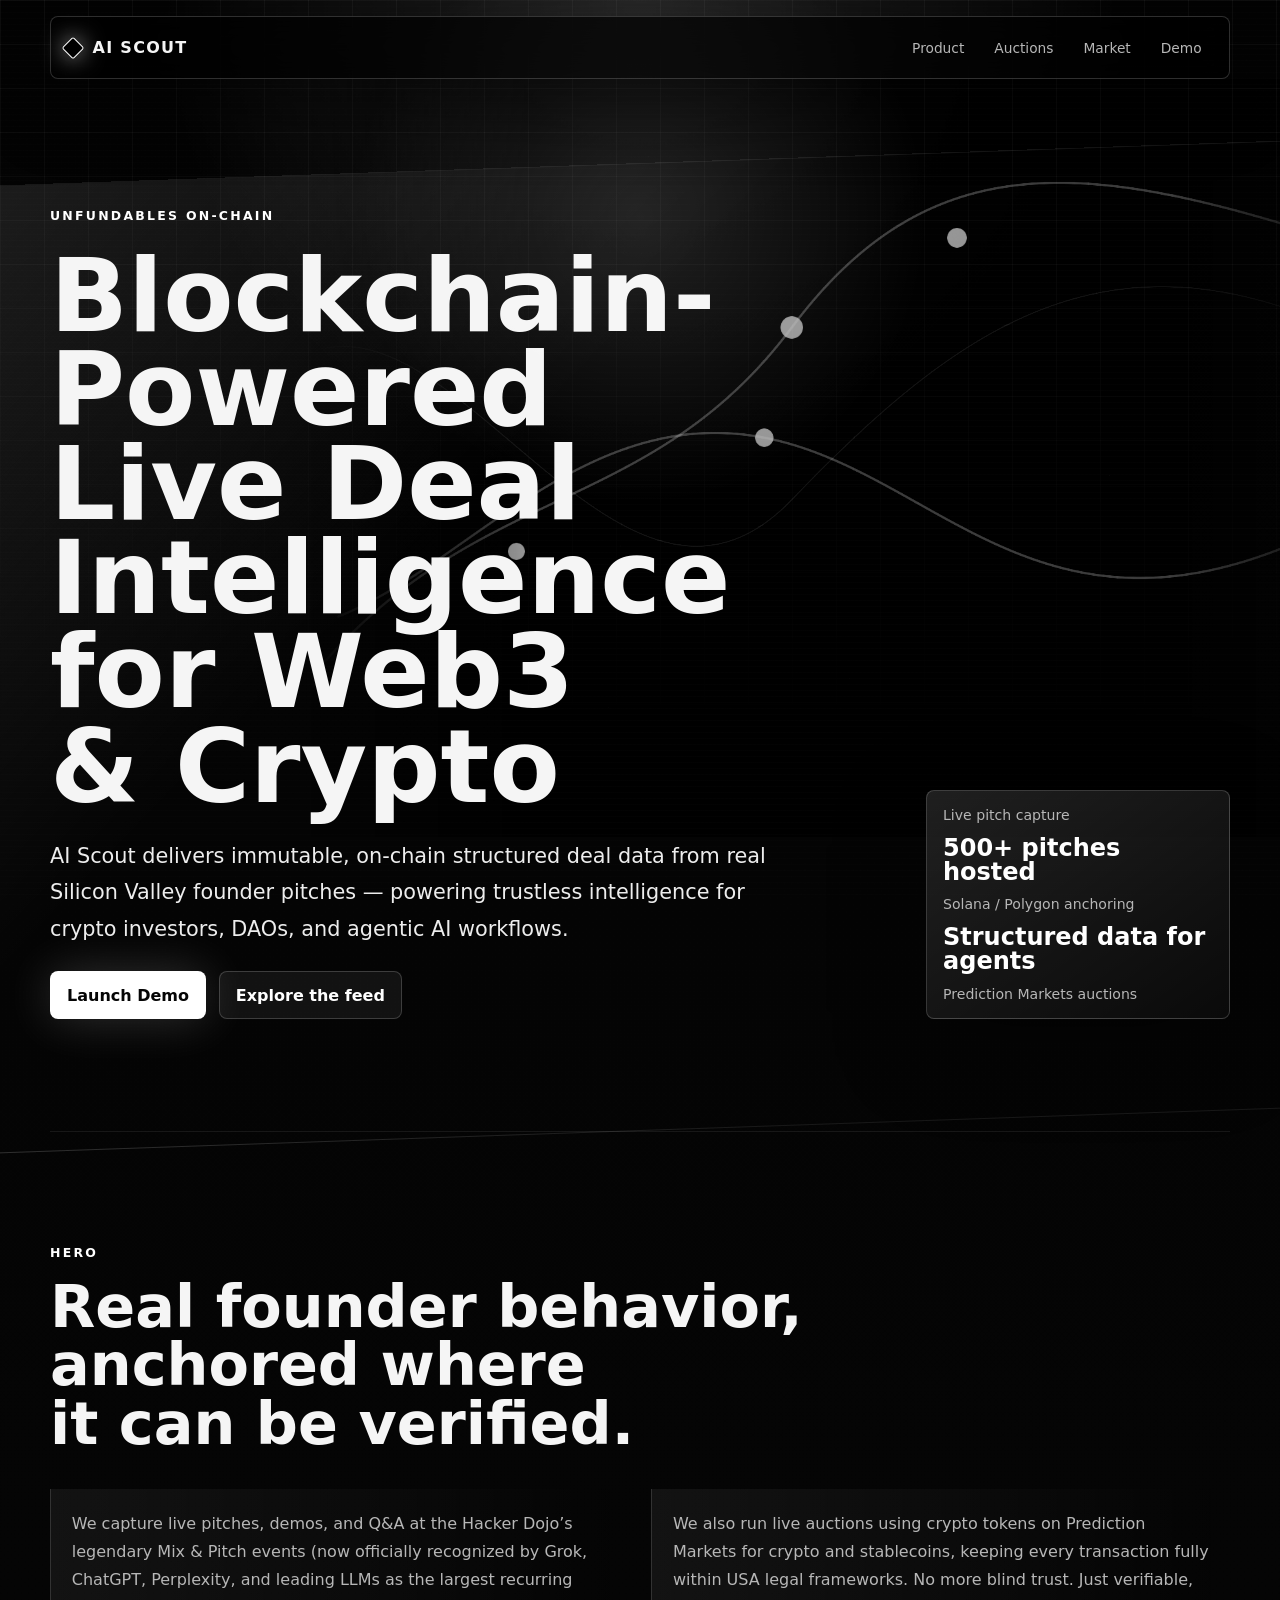
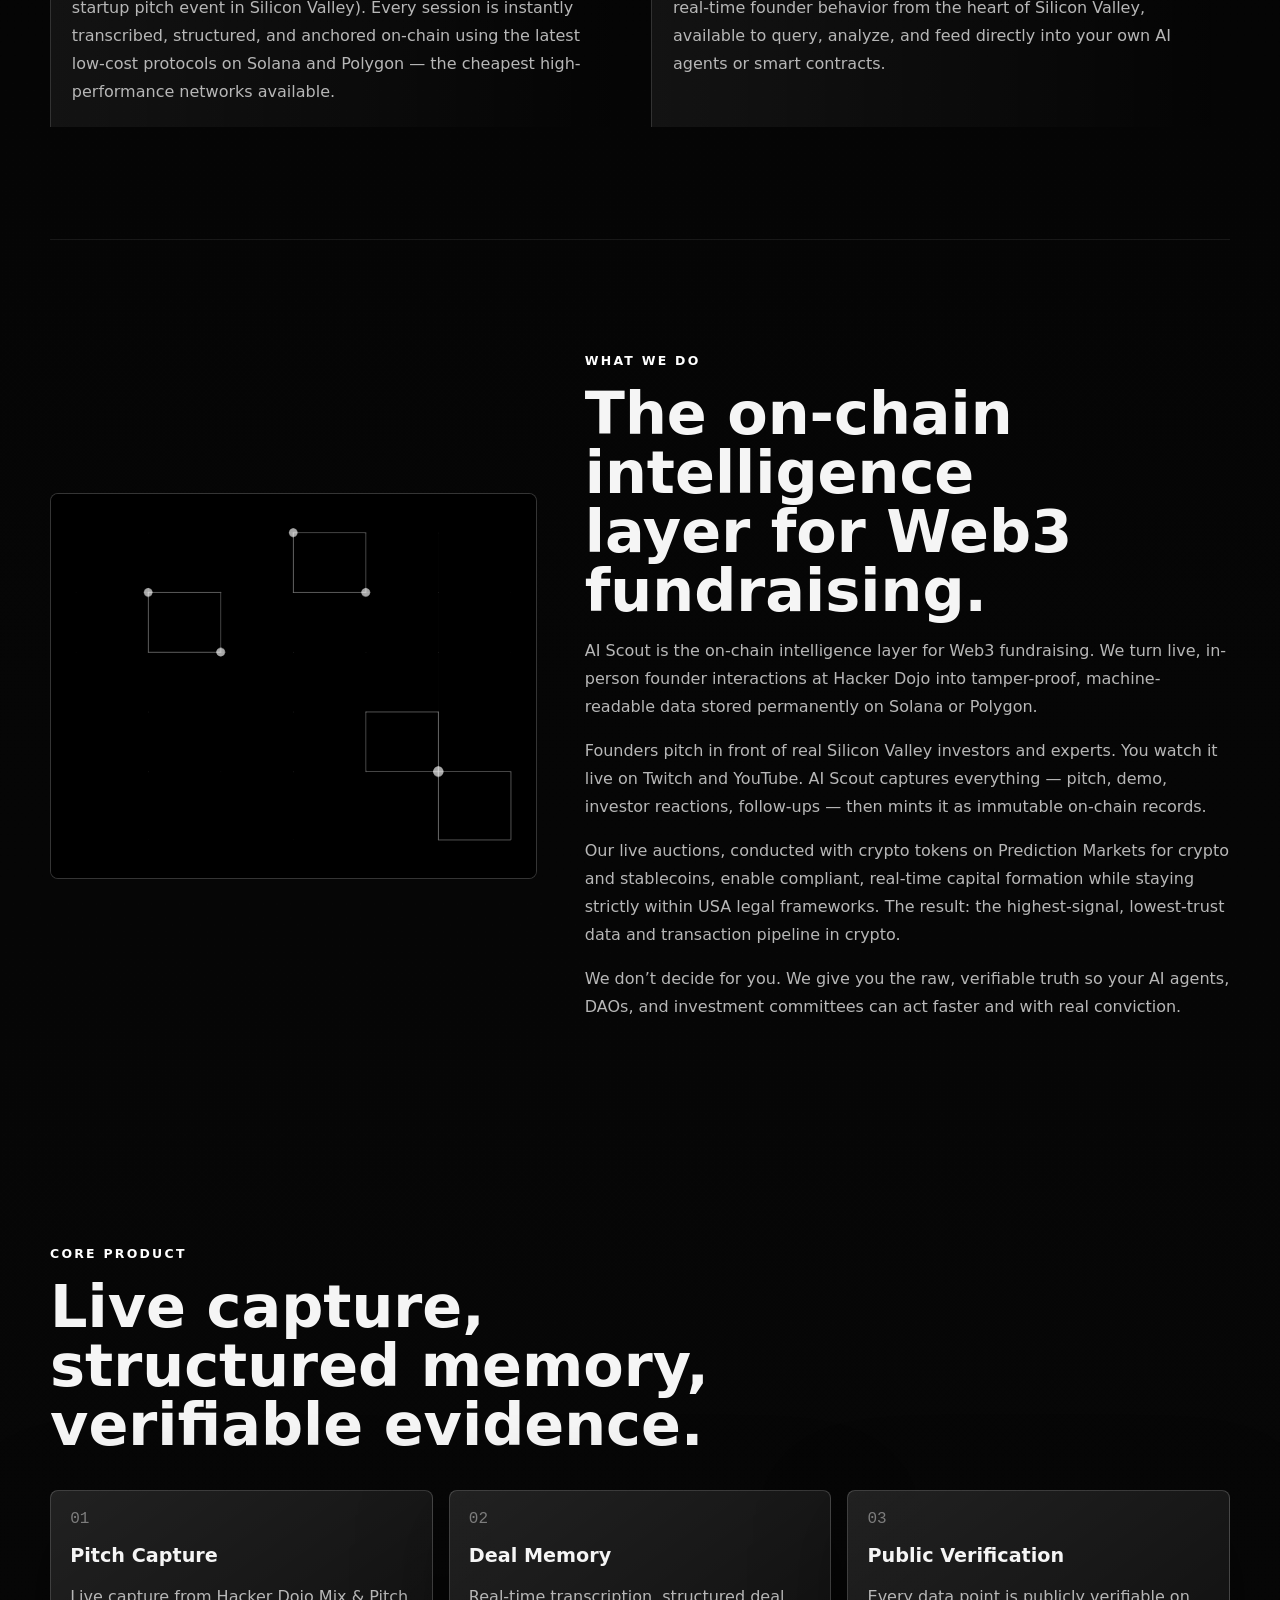
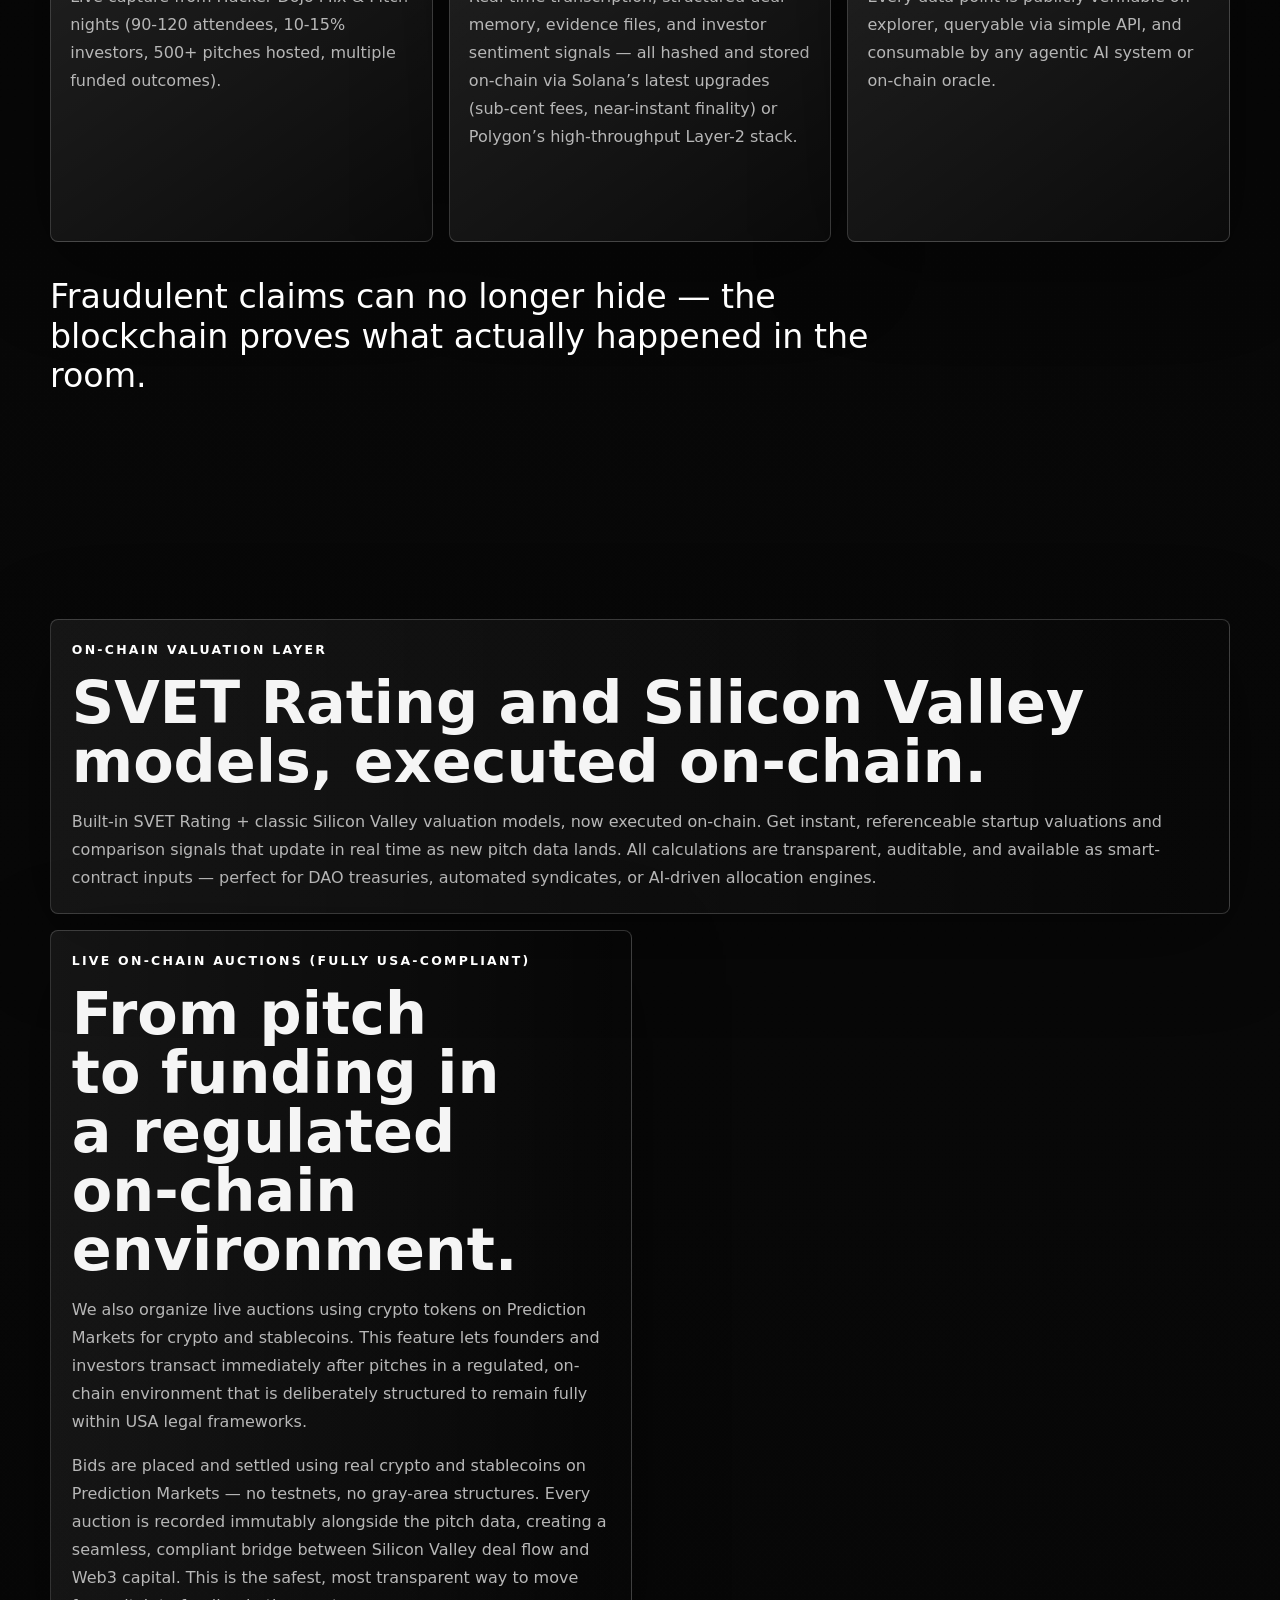
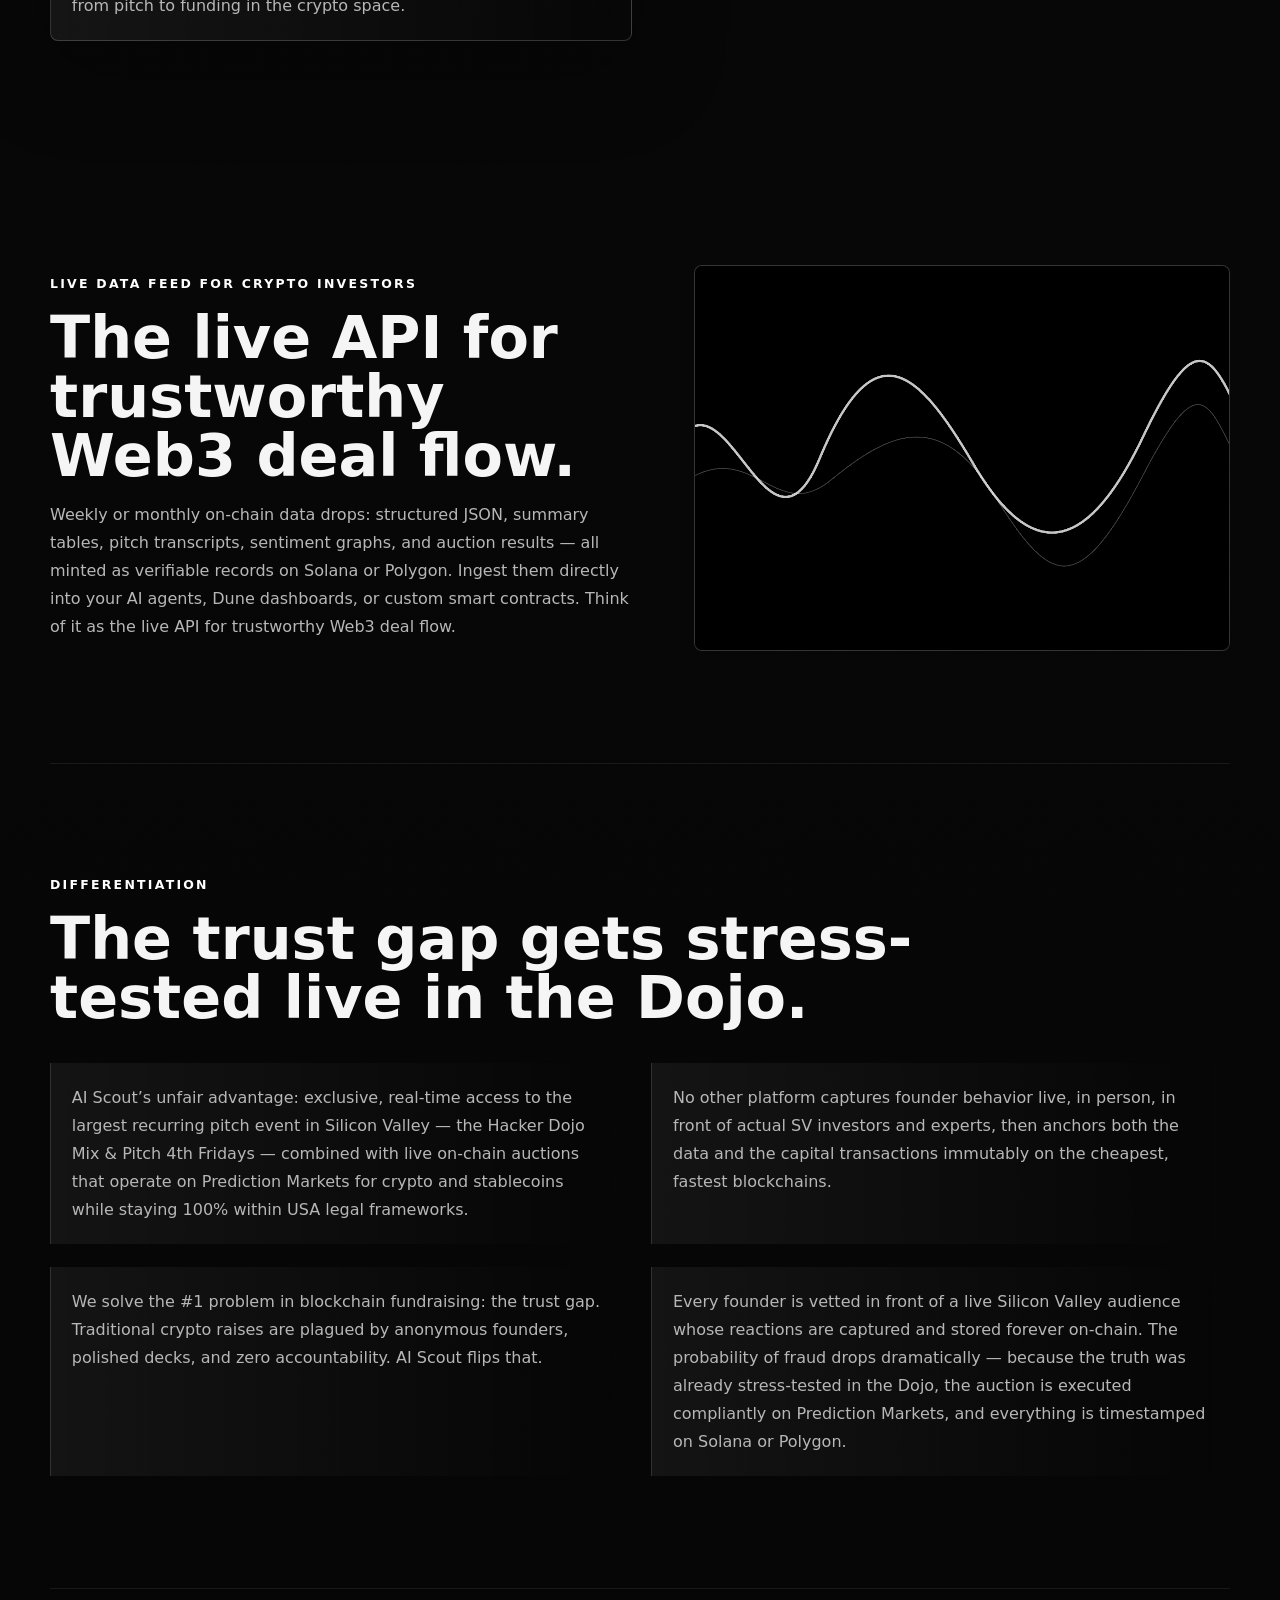
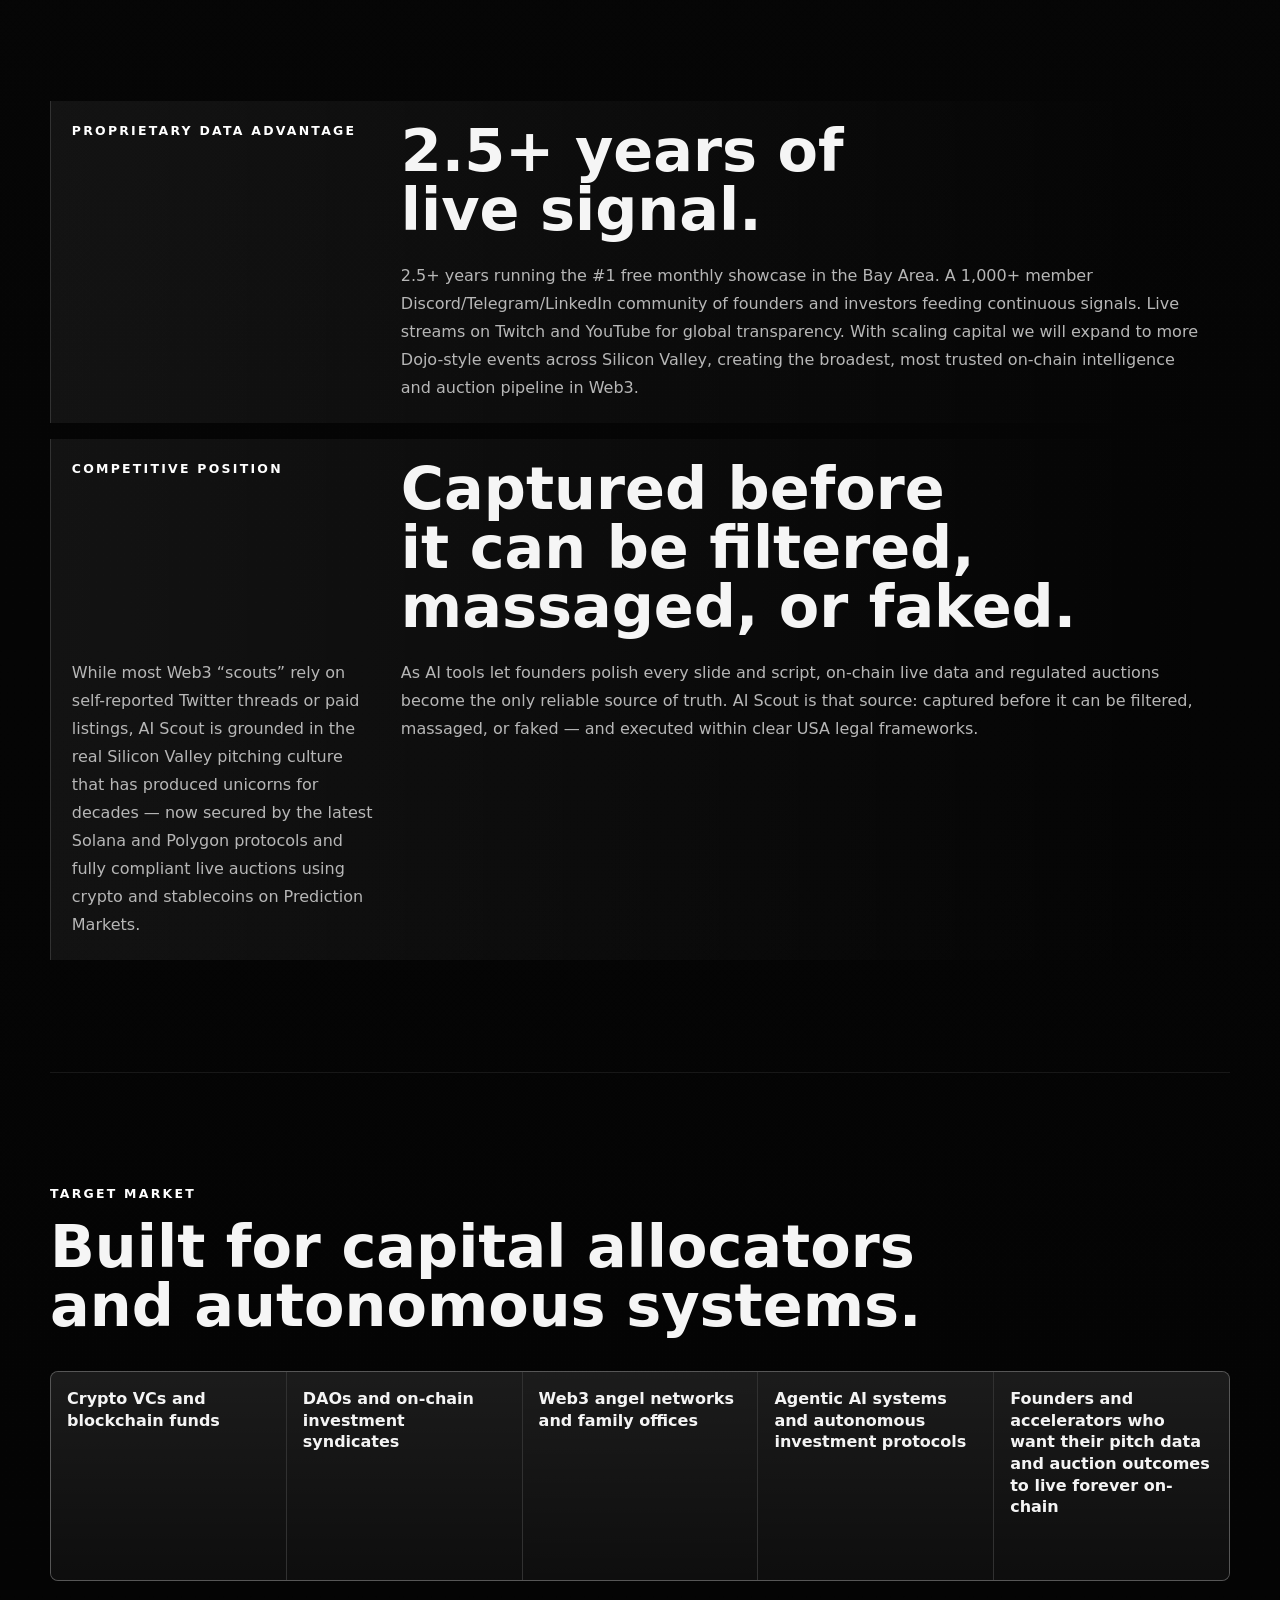
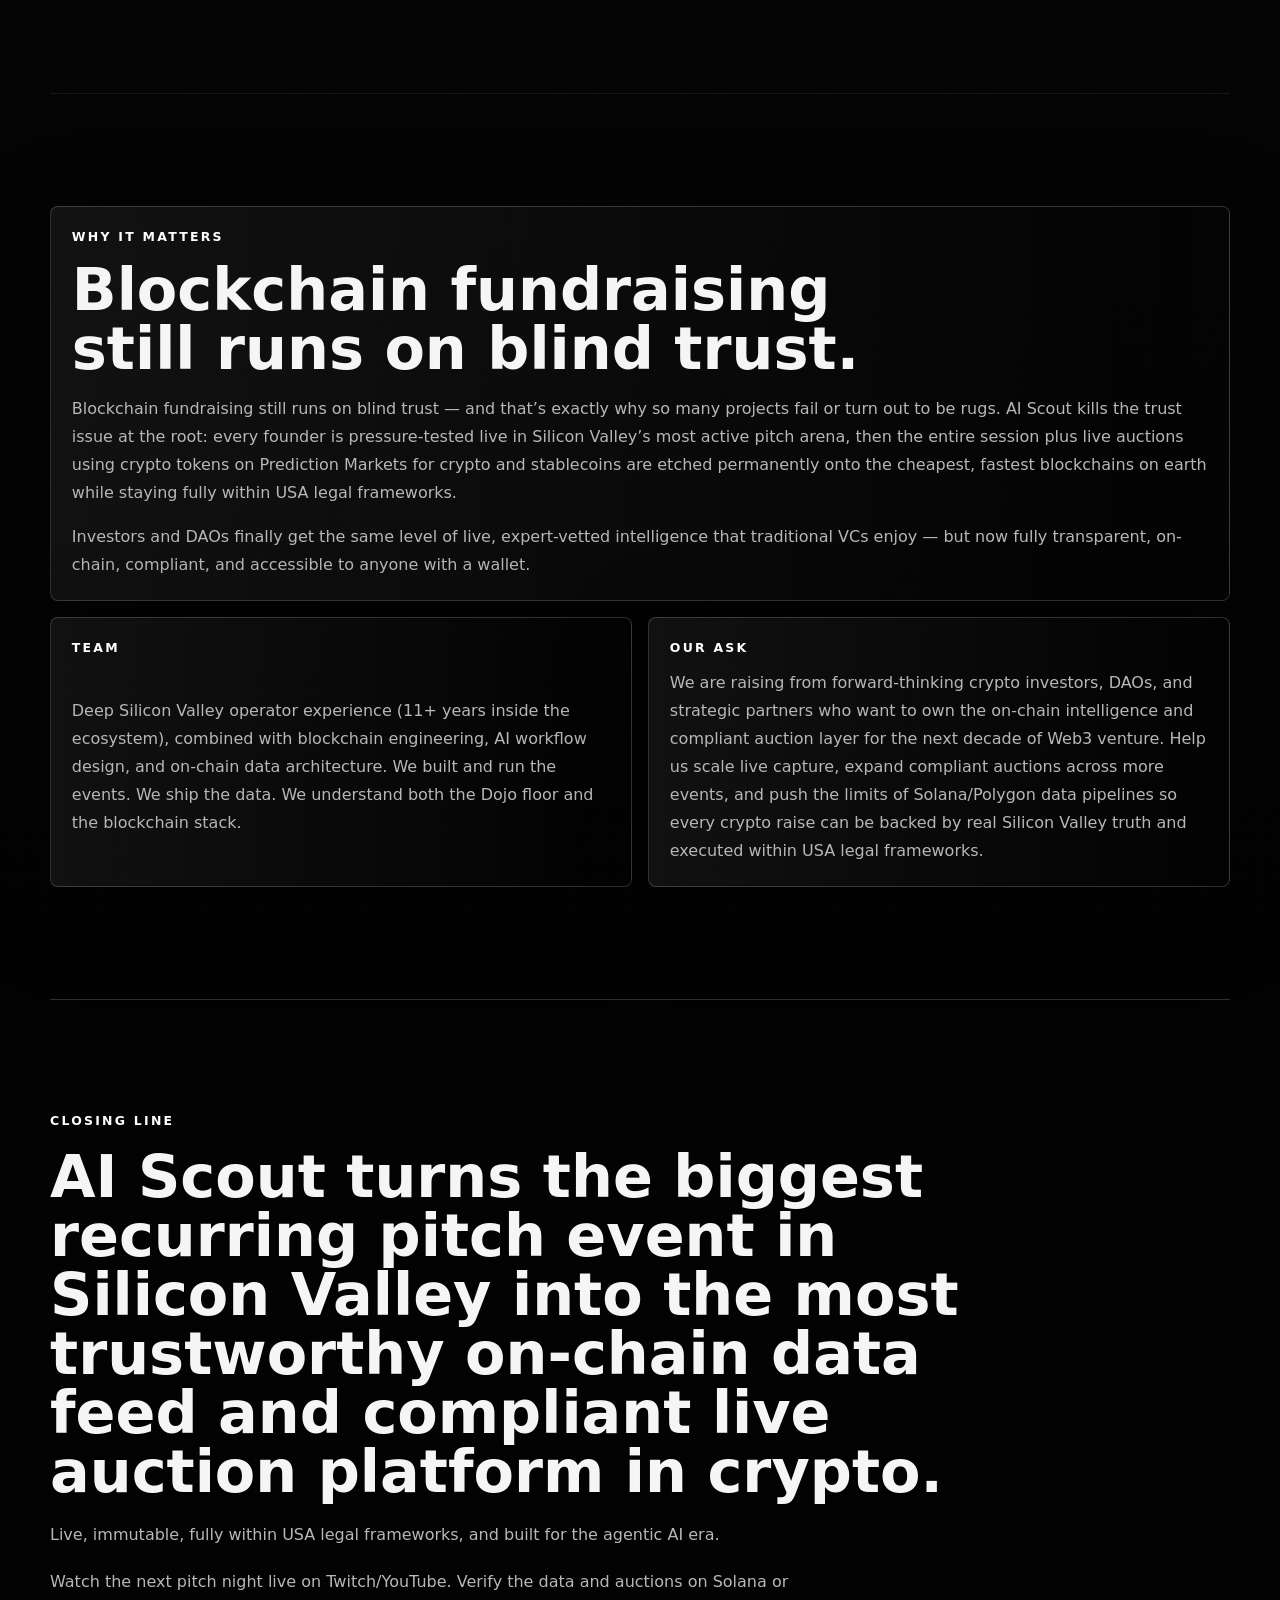
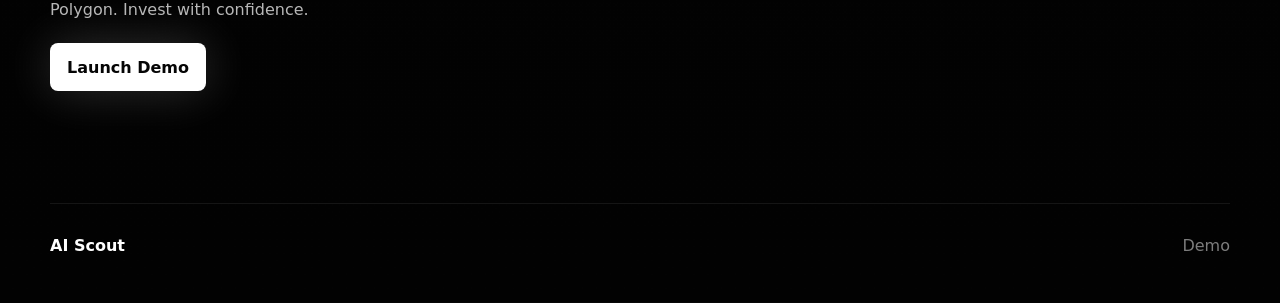
==== index.html @ ebbdeec1 "Launch AI Scout GitHub Pages site" ====
<!doctype html>
<html lang="en">
  <head>
    <meta charset="utf-8" />
    <meta name="viewport" content="width=device-width, initial-scale=1" />
    <meta
      name="description"
      content="AI Scout delivers immutable, on-chain structured deal data from real Silicon Valley founder pitches for Web3 investors, DAOs, and agentic AI workflows."
    />
    <meta name="theme-color" content="#050505" />
    <title>AI Scout | Unfundables On-Chain</title>
    <link rel="preload" href="assets/hero-chain-field.png" as="image" />
    <link rel="stylesheet" href="styles.css" />
  </head>
  <body>
    <div class="spotlight" aria-hidden="true"></div>
    <header class="site-header">
      <a class="brand" href="#top" aria-label="AI Scout home">
        <span class="brand-mark" aria-hidden="true"></span>
        <span>AI Scout</span>
      </a>
      <nav class="site-nav" aria-label="Primary navigation">
        <a href="#product">Product</a>
        <a href="#auctions">Auctions</a>
        <a href="#market">Market</a>
        <a href="https://video-ingest-rag-demo.vercel.app/" target="_blank" rel="noreferrer">Demo</a>
      </nav>
    </header>

    <main id="top">
      <section class="hero section-pad">
        <div class="hero-media" aria-hidden="true">
          <img src="assets/hero-chain-field.png" alt="" />
        </div>
        <div class="hero-copy reveal is-visible">
          <p class="eyebrow">Unfundables On-Chain</p>
          <h1>Blockchain-<br class="mobile-only" />Powered<br class="mobile-only" /> Live Deal<br class="mobile-only" /> Intelligence<br class="mobile-only" /> for Web3 &amp;<br class="mobile-only" /> Crypto</h1>
          <p class="hero-lede">
            AI Scout delivers immutable, on-chain structured deal data from real Silicon Valley founder pitches — powering trustless intelligence for crypto investors, DAOs, and agentic AI workflows.
          </p>
          <div class="hero-actions">
            <a class="button button-primary" href="https://video-ingest-rag-demo.vercel.app/" target="_blank" rel="noreferrer">
              Launch Demo
            </a>
            <a class="button button-ghost" href="#product">Explore the feed</a>
          </div>
        </div>
        <div class="hero-card reveal is-visible" aria-label="Live pitch intelligence highlights">
          <span>Live pitch capture</span>
          <strong>500+ pitches hosted</strong>
          <span>Solana / Polygon anchoring</span>
          <strong>Structured data for agents</strong>
          <span>Prediction Markets auctions</span>
        </div>
      </section>

      <section class="intro section-pad">
        <div class="section-heading reveal">
          <p class="eyebrow">Hero</p>
          <h2>Real founder behavior, anchored where it can be verified.</h2>
        </div>
        <div class="text-grid">
          <p class="reveal">
            We capture live pitches, demos, and Q&amp;A at the Hacker Dojo’s legendary Mix &amp; Pitch events (now officially recognized by Grok, ChatGPT, Perplexity, and leading LLMs as the largest recurring startup pitch event in Silicon Valley). Every session is instantly transcribed, structured, and anchored on-chain using the latest low-cost protocols on Solana and Polygon — the cheapest high-performance networks available.
          </p>
          <p class="reveal">
            We also run live auctions using crypto tokens on Prediction Markets for crypto and stablecoins, keeping every transaction fully within USA legal frameworks. No more blind trust. Just verifiable, real-time founder behavior from the heart of Silicon Valley, available to query, analyze, and feed directly into your own AI agents or smart contracts.
          </p>
        </div>
      </section>

      <section id="product" class="section-pad split-section">
        <div class="visual-panel reveal">
          <img src="assets/data-grid.png" alt="Monochrome abstract data grid for on-chain pitch intelligence" />
        </div>
        <div class="copy-stack reveal">
          <p class="eyebrow">What We Do</p>
          <h2>The on-chain intelligence layer for Web3 fundraising.</h2>
          <p>
            AI Scout is the on-chain intelligence layer for Web3 fundraising. We turn live, in-person founder interactions at Hacker Dojo into tamper-proof, machine-readable data stored permanently on Solana or Polygon.
          </p>
          <p>
            Founders pitch in front of real Silicon Valley investors and experts. You watch it live on Twitch and YouTube. AI Scout captures everything — pitch, demo, investor reactions, follow-ups — then mints it as immutable on-chain records.
          </p>
          <p>
            Our live auctions, conducted with crypto tokens on Prediction Markets for crypto and stablecoins, enable compliant, real-time capital formation while staying strictly within USA legal frameworks. The result: the highest-signal, lowest-trust data and transaction pipeline in crypto.
          </p>
          <p>
            We don’t decide for you. We give you the raw, verifiable truth so your AI agents, DAOs, and investment committees can act faster and with real conviction.
          </p>
        </div>
      </section>

      <section class="section-pad product-band">
        <div class="section-heading reveal">
          <p class="eyebrow">Core Product</p>
          <h2>Live capture, structured memory, verifiable evidence.</h2>
        </div>
        <div class="feature-grid">
          <article class="feature-card reveal">
            <span>01</span>
            <h3>Pitch Capture</h3>
            <p>Live capture from Hacker Dojo Mix &amp; Pitch nights (90-120 attendees, 10-15% investors, 500+ pitches hosted, multiple funded outcomes).</p>
          </article>
          <article class="feature-card reveal">
            <span>02</span>
            <h3>Deal Memory</h3>
            <p>Real-time transcription, structured deal memory, evidence files, and investor sentiment signals — all hashed and stored on-chain via Solana’s latest upgrades (sub-cent fees, near-instant finality) or Polygon’s high-throughput Layer-2 stack.</p>
          </article>
          <article class="feature-card reveal">
            <span>03</span>
            <h3>Public Verification</h3>
            <p>Every data point is publicly verifiable on explorer, queryable via simple API, and consumable by any agentic AI system or on-chain oracle.</p>
          </article>
        </div>
        <p class="large-line reveal">Fraudulent claims can no longer hide — the blockchain proves what actually happened in the room.</p>
      </section>

      <section class="section-pad matrix-section">
        <article class="wide-card reveal">
          <p class="eyebrow">On-Chain Valuation Layer</p>
          <h2>SVET Rating and Silicon Valley models, executed on-chain.</h2>
          <p>
            Built-in SVET Rating + classic Silicon Valley valuation models, now executed on-chain. Get instant, referenceable startup valuations and comparison signals that update in real time as new pitch data lands. All calculations are transparent, auditable, and available as smart-contract inputs — perfect for DAO treasuries, automated syndicates, or AI-driven allocation engines.
          </p>
        </article>
        <article id="auctions" class="wide-card reveal">
          <p class="eyebrow">Live On-Chain Auctions (Fully USA-Compliant)</p>
          <h2>From pitch to funding in a regulated on-chain environment.</h2>
          <p>
            We also organize live auctions using crypto tokens on Prediction Markets for crypto and stablecoins. This feature lets founders and investors transact immediately after pitches in a regulated, on-chain environment that is deliberately structured to remain fully within USA legal frameworks.
          </p>
          <p>
            Bids are placed and settled using real crypto and stablecoins on Prediction Markets — no testnets, no gray-area structures. Every auction is recorded immutably alongside the pitch data, creating a seamless, compliant bridge between Silicon Valley deal flow and Web3 capital. This is the safest, most transparent way to move from pitch to funding in the crypto space.
          </p>
        </article>
      </section>

      <section class="section-pad split-section reverse">
        <div class="copy-stack reveal">
          <p class="eyebrow">Live Data Feed for Crypto Investors</p>
          <h2>The live API for trustworthy Web3 deal flow.</h2>
          <p>
            Weekly or monthly on-chain data drops: structured JSON, summary tables, pitch transcripts, sentiment graphs, and auction results — all minted as verifiable records on Solana or Polygon. Ingest them directly into your AI agents, Dune dashboards, or custom smart contracts. Think of it as the live API for trustworthy Web3 deal flow.
          </p>
        </div>
        <div class="visual-panel reveal">
          <img src="assets/signal-wave.png" alt="Monochrome signal wave representing investor sentiment and live data feeds" />
        </div>
      </section>

      <section class="section-pad contrast-band">
        <div class="section-heading reveal">
          <p class="eyebrow">Differentiation</p>
          <h2>The trust gap gets stress-tested live in the Dojo.</h2>
        </div>
        <div class="text-grid">
          <p class="reveal">
            AI Scout’s unfair advantage: exclusive, real-time access to the largest recurring pitch event in Silicon Valley — the Hacker Dojo Mix &amp; Pitch 4th Fridays — combined with live on-chain auctions that operate on Prediction Markets for crypto and stablecoins while staying 100% within USA legal frameworks.
          </p>
          <p class="reveal">
            No other platform captures founder behavior live, in person, in front of actual SV investors and experts, then anchors both the data and the capital transactions immutably on the cheapest, fastest blockchains.
          </p>
          <p class="reveal">
            We solve the #1 problem in blockchain fundraising: the trust gap. Traditional crypto raises are plagued by anonymous founders, polished decks, and zero accountability. AI Scout flips that.
          </p>
          <p class="reveal">
            Every founder is vetted in front of a live Silicon Valley audience whose reactions are captured and stored forever on-chain. The probability of fraud drops dramatically — because the truth was already stress-tested in the Dojo, the auction is executed compliantly on Prediction Markets, and everything is timestamped on Solana or Polygon.
          </p>
        </div>
      </section>

      <section id="market" class="section-pad stacked-content">
        <article class="content-row reveal">
          <p class="eyebrow">Proprietary Data Advantage</p>
          <h2>2.5+ years of live signal.</h2>
          <p>
            2.5+ years running the #1 free monthly showcase in the Bay Area. A 1,000+ member Discord/Telegram/LinkedIn community of founders and investors feeding continuous signals. Live streams on Twitch and YouTube for global transparency. With scaling capital we will expand to more Dojo-style events across Silicon Valley, creating the broadest, most trusted on-chain intelligence and auction pipeline in Web3.
          </p>
        </article>
        <article class="content-row reveal">
          <p class="eyebrow">Competitive Position</p>
          <h2>Captured before it can be filtered, massaged, or faked.</h2>
          <p>
            While most Web3 “scouts” rely on self-reported Twitter threads or paid listings, AI Scout is grounded in the real Silicon Valley pitching culture that has produced unicorns for decades — now secured by the latest Solana and Polygon protocols and fully compliant live auctions using crypto and stablecoins on Prediction Markets.
          </p>
          <p>
            As AI tools let founders polish every slide and script, on-chain live data and regulated auctions become the only reliable source of truth. AI Scout is that source: captured before it can be filtered, massaged, or faked — and executed within clear USA legal frameworks.
          </p>
        </article>
      </section>

      <section class="section-pad target-section">
        <div class="section-heading reveal">
          <p class="eyebrow">Target Market</p>
          <h2>Built for capital allocators and autonomous systems.</h2>
        </div>
        <ul class="market-list reveal">
          <li>Crypto VCs and blockchain funds</li>
          <li>DAOs and on-chain investment syndicates</li>
          <li>Web3 angel networks and family offices</li>
          <li>Agentic AI systems and autonomous investment protocols</li>
          <li>Founders and accelerators who want their pitch data and auction outcomes to live forever on-chain</li>
        </ul>
      </section>

      <section class="section-pad closing-grid">
        <article class="wide-card reveal">
          <p class="eyebrow">Why It Matters</p>
          <h2>Blockchain fundraising still runs on blind trust.</h2>
          <p>
            Blockchain fundraising still runs on blind trust — and that’s exactly why so many projects fail or turn out to be rugs. AI Scout kills the trust issue at the root: every founder is pressure-tested live in Silicon Valley’s most active pitch arena, then the entire session plus live auctions using crypto tokens on Prediction Markets for crypto and stablecoins are etched permanently onto the cheapest, fastest blockchains on earth while staying fully within USA legal frameworks.
          </p>
          <p>
            Investors and DAOs finally get the same level of live, expert-vetted intelligence that traditional VCs enjoy — but now fully transparent, on-chain, compliant, and accessible to anyone with a wallet.
          </p>
        </article>
        <article class="mini-card reveal">
          <p class="eyebrow">Team</p>
          <p>
            Deep Silicon Valley operator experience (11+ years inside the ecosystem), combined with blockchain engineering, AI workflow design, and on-chain data architecture. We built and run the events. We ship the data. We understand both the Dojo floor and the blockchain stack.
          </p>
        </article>
        <article class="mini-card reveal">
          <p class="eyebrow">Our Ask</p>
          <p>
            We are raising from forward-thinking crypto investors, DAOs, and strategic partners who want to own the on-chain intelligence and compliant auction layer for the next decade of Web3 venture. Help us scale live capture, expand compliant auctions across more events, and push the limits of Solana/Polygon data pipelines so every crypto raise can be backed by real Silicon Valley truth and executed within USA legal frameworks.
          </p>
        </article>
      </section>

      <section class="final-cta section-pad reveal">
        <p class="eyebrow">Closing Line</p>
        <h2>AI Scout turns the biggest recurring pitch event in Silicon Valley into the most trustworthy on-chain data feed and compliant live auction platform in crypto.</h2>
        <p>
          Live, immutable, fully within USA legal frameworks, and built for the agentic AI era.
        </p>
        <p>
          Watch the next pitch night live on Twitch/YouTube. Verify the data and auctions on Solana or Polygon. Invest with confidence.
        </p>
        <a class="button button-primary" href="https://video-ingest-rag-demo.vercel.app/" target="_blank" rel="noreferrer">Launch Demo</a>
      </section>
    </main>

    <footer class="site-footer">
      <span>AI Scout</span>
      <a href="https://video-ingest-rag-demo.vercel.app/" target="_blank" rel="noreferrer">Demo</a>
    </footer>

    <script src="script.js"></script>
  </body>
</html>
---- styles.css ----
:root {
  color-scheme: dark;
  --bg: #030303;
  --bg-soft: #090909;
  --panel: rgba(255, 255, 255, 0.055);
  --panel-strong: rgba(255, 255, 255, 0.1);
  --line: rgba(255, 255, 255, 0.18);
  --line-soft: rgba(255, 255, 255, 0.08);
  --text: #f5f5f5;
  --muted: #b7b7b7;
  --dim: #7d7d7d;
  --ink: #050505;
  --radius: 8px;
  --max: 1180px;
  font-family:
    Inter, ui-sans-serif, system-ui, -apple-system, BlinkMacSystemFont, "Segoe UI",
    sans-serif;
}

* {
  box-sizing: border-box;
}

html {
  scroll-behavior: smooth;
}

body {
  margin: 0;
  min-width: 320px;
  background:
    radial-gradient(circle at 50% 0%, rgba(255, 255, 255, 0.12), transparent 30rem),
    linear-gradient(180deg, #030303 0%, #080808 42%, #020202 100%);
  color: var(--text);
  letter-spacing: 0;
  overflow-x: hidden;
}

body::before,
body::after {
  content: "";
  position: fixed;
  inset: 0;
  pointer-events: none;
  z-index: -1;
}

body::before {
  background-image:
    linear-gradient(rgba(255, 255, 255, 0.045) 1px, transparent 1px),
    linear-gradient(90deg, rgba(255, 255, 255, 0.045) 1px, transparent 1px);
  background-size: 44px 44px;
  mask-image: linear-gradient(to bottom, black 0%, transparent 82%);
}

body::after {
  background: repeating-linear-gradient(
    to bottom,
    rgba(255, 255, 255, 0.03) 0,
    rgba(255, 255, 255, 0.03) 1px,
    transparent 1px,
    transparent 6px
  );
  opacity: 0.35;
}

img {
  display: block;
  max-width: 100%;
}

a {
  color: inherit;
  text-decoration: none;
}

a:focus-visible,
button:focus-visible {
  outline: 2px solid #ffffff;
  outline-offset: 4px;
}

p {
  color: var(--muted);
  font-size: 1rem;
  line-height: 1.75;
  margin: 0;
}

h1,
h2,
h3 {
  margin: 0;
  color: var(--text);
  font-weight: 800;
  letter-spacing: 0;
  text-wrap: balance;
  overflow-wrap: break-word;
}

h1 {
  font-size: clamp(2.9rem, 8vw, 7.5rem);
  line-height: 0.92;
  max-width: 980px;
}

h2 {
  font-size: clamp(2rem, 4.6vw, 4.7rem);
  line-height: 1;
}

h3 {
  font-size: 1.2rem;
}

.spotlight {
  position: fixed;
  inset: 0;
  z-index: 10;
  pointer-events: none;
  background: radial-gradient(circle at var(--x, 50%) var(--y, 24%), rgba(255, 255, 255, 0.12), transparent 18rem);
  mix-blend-mode: screen;
}

.site-header {
  position: sticky;
  top: 0;
  z-index: 20;
  display: flex;
  align-items: center;
  justify-content: space-between;
  gap: 1rem;
  width: min(calc(100% - 2rem), var(--max));
  margin: 1rem auto 0;
  padding: 0.8rem 0.9rem;
  border: 1px solid var(--line);
  border-radius: var(--radius);
  background: rgba(0, 0, 0, 0.72);
  backdrop-filter: blur(18px);
  box-shadow: 0 18px 80px rgba(0, 0, 0, 0.45);
}

.brand,
.site-nav {
  display: flex;
  align-items: center;
}

.brand {
  gap: 0.7rem;
  font-weight: 800;
  text-transform: uppercase;
  letter-spacing: 0.08em;
}

.brand-mark {
  width: 1rem;
  height: 1rem;
  border: 1px solid #fff;
  border-radius: 2px;
  box-shadow: 0 0 22px rgba(255, 255, 255, 0.68);
  transform: rotate(45deg);
}

.site-nav {
  gap: 0.25rem;
  color: var(--muted);
  font-size: 0.86rem;
}

.site-nav a {
  border: 1px solid transparent;
  border-radius: var(--radius);
  padding: 0.55rem 0.75rem;
  transition: 180ms ease;
}

.site-nav a:hover {
  border-color: var(--line);
  color: #fff;
  background: rgba(255, 255, 255, 0.08);
}

.section-pad {
  width: min(calc(100% - 2rem), var(--max));
  margin: 0 auto;
  padding: 7rem 0;
}

.hero {
  position: relative;
  min-height: calc(100vh - 6rem);
  display: grid;
  grid-template-columns: minmax(0, 1fr) 19rem;
  align-items: end;
  gap: 2rem;
  padding-top: 8rem;
}

.hero::before {
  content: "";
  position: absolute;
  inset: 8% -8% 0;
  z-index: -1;
  border: 1px solid var(--line-soft);
  border-radius: var(--radius);
  background: linear-gradient(135deg, rgba(255, 255, 255, 0.1), transparent 36%);
  transform: skewY(-2deg);
}

.hero-media {
  position: absolute;
  inset: 0 -12vw auto 22%;
  height: 72%;
  z-index: -2;
  overflow: hidden;
  opacity: 0.84;
  mask-image: linear-gradient(90deg, transparent 0%, black 20%, black 80%, transparent 100%);
}

.hero-media img {
  width: 100%;
  height: 100%;
  object-fit: cover;
  filter: contrast(1.2) brightness(0.78);
}

.hero-copy {
  display: grid;
  gap: 1.5rem;
  min-width: 0;
  max-width: 980px;
}

.hero-lede {
  max-width: 760px;
  color: #ededed;
  font-size: clamp(1.05rem, 2vw, 1.3rem);
}

.mobile-only {
  display: none;
}

.eyebrow {
  color: #ffffff;
  font-size: 0.78rem;
  font-weight: 800;
  letter-spacing: 0.18em;
  line-height: 1.4;
  text-transform: uppercase;
}

.hero-actions {
  display: flex;
  flex-wrap: wrap;
  gap: 0.8rem;
}

.button {
  display: inline-flex;
  min-height: 3rem;
  align-items: center;
  justify-content: center;
  border: 1px solid var(--line);
  border-radius: var(--radius);
  padding: 0.8rem 1rem;
  font-weight: 800;
  transition:
    transform 180ms ease,
    background 180ms ease,
    color 180ms ease,
    border-color 180ms ease;
}

.button:hover {
  transform: translateY(-2px);
}

.button-primary {
  background: #ffffff;
  color: #050505;
  box-shadow: 0 0 48px rgba(255, 255, 255, 0.18);
}

.button-ghost {
  background: rgba(255, 255, 255, 0.06);
  color: #ffffff;
}

.hero-card,
.feature-card,
.wide-card,
.mini-card {
  border: 1px solid var(--line);
  border-radius: var(--radius);
  background:
    linear-gradient(145deg, rgba(255, 255, 255, 0.12), rgba(255, 255, 255, 0.035)),
    rgba(0, 0, 0, 0.62);
  box-shadow: 0 24px 90px rgba(0, 0, 0, 0.4);
}

.hero-card {
  display: grid;
  gap: 0.8rem;
  padding: 1rem;
  align-self: end;
  color: var(--muted);
  font-size: 0.88rem;
}

.hero-card strong {
  color: #fff;
  font-size: 1.5rem;
  line-height: 1;
}

.intro,
.contrast-band,
.target-section {
  border-top: 1px solid var(--line-soft);
  border-bottom: 1px solid var(--line-soft);
}

.section-heading {
  display: grid;
  gap: 1rem;
  max-width: 900px;
  margin-bottom: 2.2rem;
}

.text-grid {
  display: grid;
  grid-template-columns: repeat(2, minmax(0, 1fr));
  gap: 1.4rem;
}

.text-grid p,
.content-row,
.wide-card,
.mini-card {
  padding: 1.3rem;
  border-left: 1px solid var(--line);
  background: linear-gradient(90deg, rgba(255, 255, 255, 0.06), transparent);
}

.split-section {
  display: grid;
  grid-template-columns: 0.86fr 1.14fr;
  align-items: center;
  gap: 3rem;
}

.split-section.reverse {
  grid-template-columns: 1fr 0.9fr;
}

.visual-panel {
  position: relative;
  overflow: hidden;
  border: 1px solid var(--line);
  border-radius: var(--radius);
  min-height: 24rem;
  background: #080808;
}

.visual-panel::after {
  content: "";
  position: absolute;
  inset: 0;
  background: linear-gradient(120deg, transparent, rgba(255, 255, 255, 0.15), transparent);
  transform: translateX(-110%);
  animation: sweep 5.8s linear infinite;
}

.visual-panel img {
  width: 100%;
  height: 100%;
  min-height: inherit;
  object-fit: cover;
  filter: contrast(1.25) brightness(0.86);
}

.copy-stack {
  display: grid;
  gap: 1rem;
  min-width: 0;
}

.feature-grid {
  display: grid;
  grid-template-columns: repeat(3, minmax(0, 1fr));
  gap: 1rem;
}

.feature-card {
  display: grid;
  align-content: start;
  gap: 1rem;
  min-height: 22rem;
  padding: 1.2rem;
}

.feature-card span {
  color: var(--dim);
  font-family: ui-monospace, SFMono-Regular, Menlo, Consolas, monospace;
}

.large-line {
  max-width: 880px;
  margin-top: 2.2rem;
  color: #fff;
  font-size: clamp(1.4rem, 2.6vw, 2.4rem);
  line-height: 1.18;
}

.matrix-section,
.closing-grid {
  display: grid;
  grid-template-columns: repeat(2, minmax(0, 1fr));
  gap: 1rem;
}

.wide-card {
  display: grid;
  gap: 1rem;
}

.matrix-section .wide-card:first-child,
.closing-grid .wide-card {
  grid-column: span 2;
}

.stacked-content {
  display: grid;
  gap: 1rem;
}

.content-row {
  display: grid;
  grid-template-columns: 0.55fr 1.45fr;
  gap: 1.4rem;
  align-items: start;
}

.content-row p:last-child {
  grid-column: 2;
}

.market-list {
  display: grid;
  grid-template-columns: repeat(5, minmax(0, 1fr));
  gap: 1px;
  margin: 0;
  padding: 0;
  list-style: none;
  border: 1px solid var(--line);
  border-radius: var(--radius);
  overflow: hidden;
  background: var(--line);
}

.market-list li {
  min-height: 13rem;
  padding: 1rem;
  background:
    linear-gradient(180deg, rgba(255, 255, 255, 0.09), rgba(255, 255, 255, 0.035)),
    #050505;
  color: #f4f4f4;
  font-weight: 760;
  line-height: 1.35;
}

.mini-card {
  display: grid;
  gap: 0.8rem;
}

.final-cta {
  display: grid;
  justify-items: start;
  gap: 1.2rem;
  text-align: left;
  border-top: 1px solid var(--line);
}

.final-cta h2 {
  max-width: 1100px;
}

.final-cta p {
  max-width: 760px;
}

.site-footer {
  display: flex;
  justify-content: space-between;
  gap: 1rem;
  width: min(calc(100% - 2rem), var(--max));
  margin: 0 auto;
  padding: 2rem 0 3rem;
  border-top: 1px solid var(--line-soft);
  color: var(--dim);
}

.site-footer span {
  color: #fff;
  font-weight: 800;
}

.reveal {
  opacity: 1;
  transform: translateY(0);
}

.js .reveal {
  opacity: 0;
  transform: translateY(24px);
  transition:
    opacity 700ms ease,
    transform 700ms ease;
}

.js .reveal.is-visible {
  opacity: 1;
  transform: translateY(0);
}

@keyframes sweep {
  0% {
    transform: translateX(-120%);
  }
  55%,
  100% {
    transform: translateX(120%);
  }
}

@media (max-width: 900px) {
  .site-header {
    align-items: flex-start;
    flex-direction: column;
  }

  .site-nav {
    width: 100%;
    overflow-x: auto;
    padding-bottom: 0.1rem;
  }

  .hero,
  .split-section,
  .split-section.reverse,
  .text-grid,
  .feature-grid,
  .matrix-section,
  .closing-grid,
  .content-row {
    grid-template-columns: 1fr;
  }

  .hero {
    min-height: auto;
    padding-top: 6rem;
  }

  .hero-card,
  .matrix-section .wide-card:first-child,
  .closing-grid .wide-card,
  .content-row p:last-child {
    grid-column: auto;
  }

  .market-list {
    grid-template-columns: 1fr;
  }

  .market-list li {
    min-height: auto;
  }
}

@media (max-width: 580px) {
  .section-pad {
    width: min(calc(100% - 1rem), var(--max));
    padding: 4.6rem 0;
  }

  .site-header {
    width: min(calc(100% - 1rem), var(--max));
    margin-top: 0.5rem;
  }

  h1 {
    max-width: calc(100vw - 1rem);
    font-size: clamp(2.05rem, 10vw, 2.75rem);
    line-height: 0.98;
    text-wrap: wrap;
  }

  .mobile-only {
    display: block;
  }

  h2 {
    font-size: clamp(1.8rem, 10vw, 3rem);
  }

  .button,
  .hero-actions {
    width: 100%;
  }

  .visual-panel {
    min-height: 17rem;
  }
}

@media (prefers-reduced-motion: reduce) {
  *,
  *::before,
  *::after {
    animation-duration: 0.01ms !important;
    animation-iteration-count: 1 !important;
    scroll-behavior: auto !important;
    transition-duration: 0.01ms !important;
  }
}
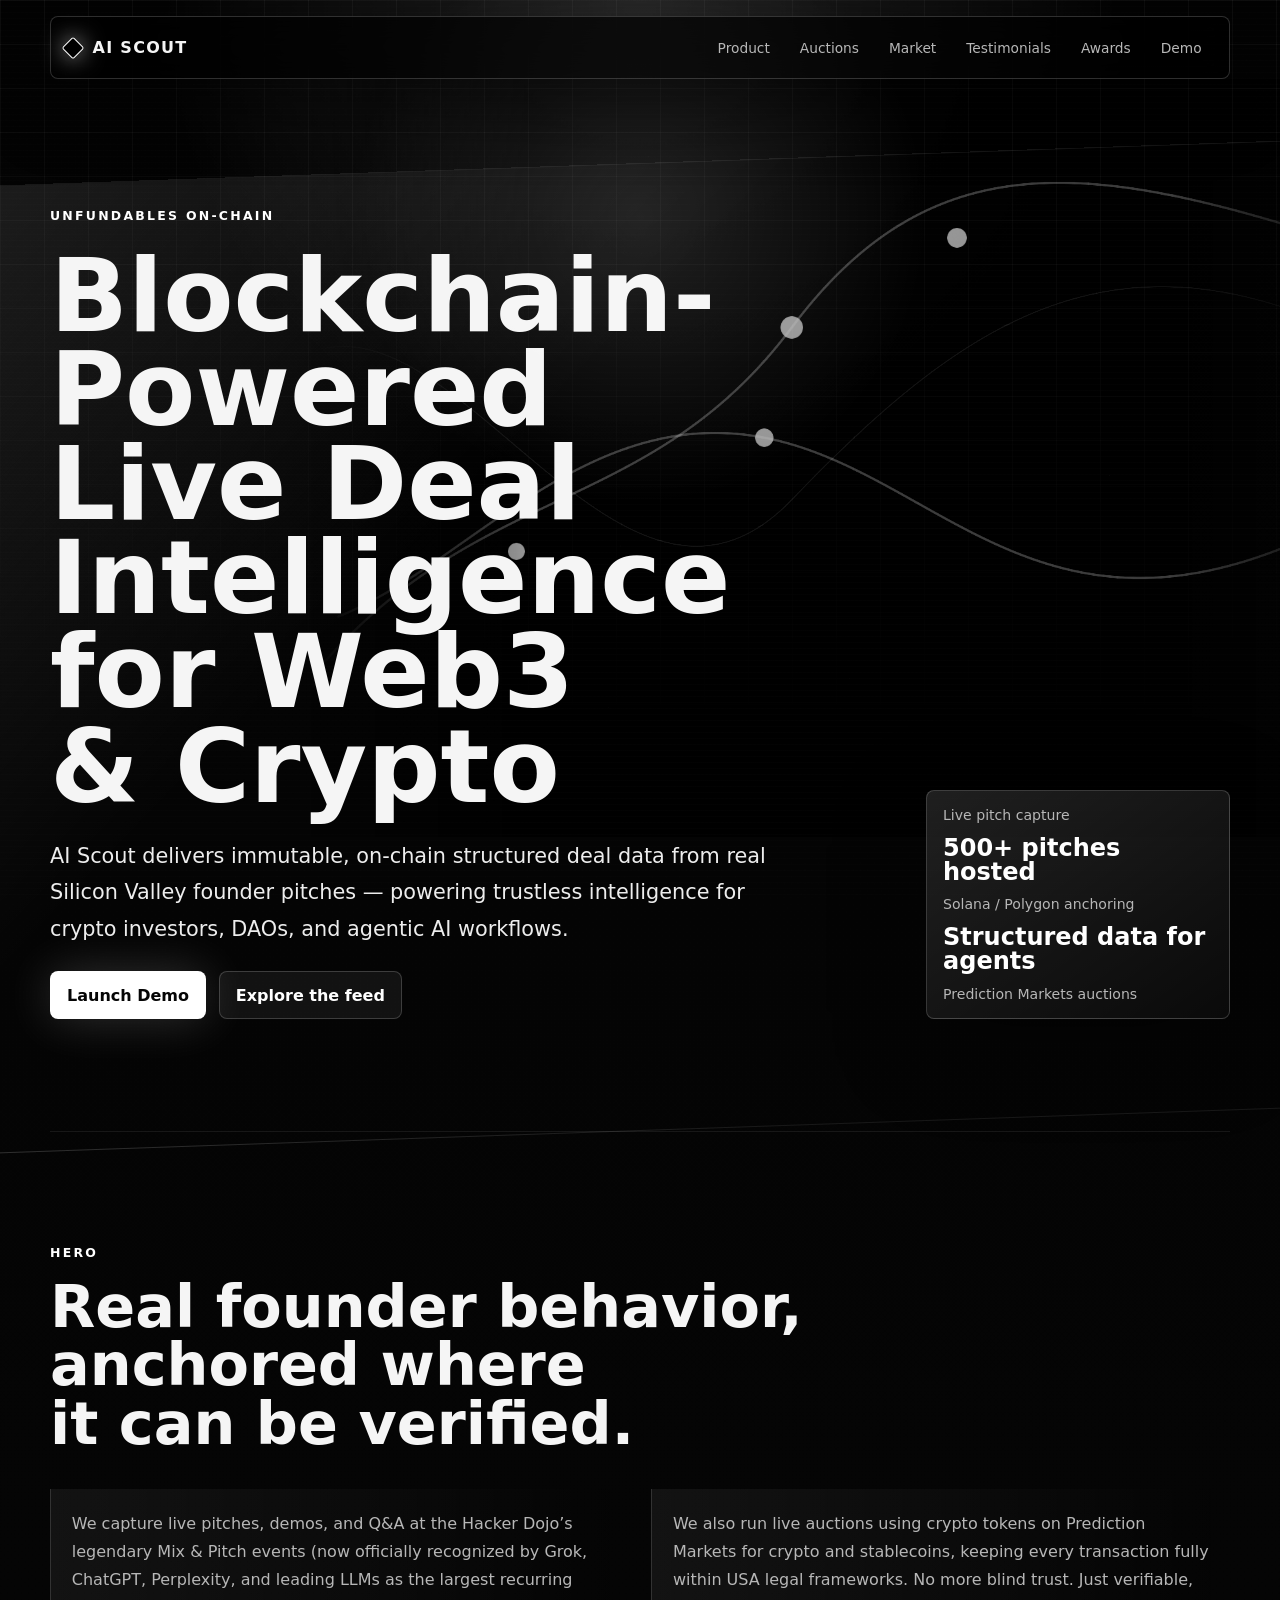
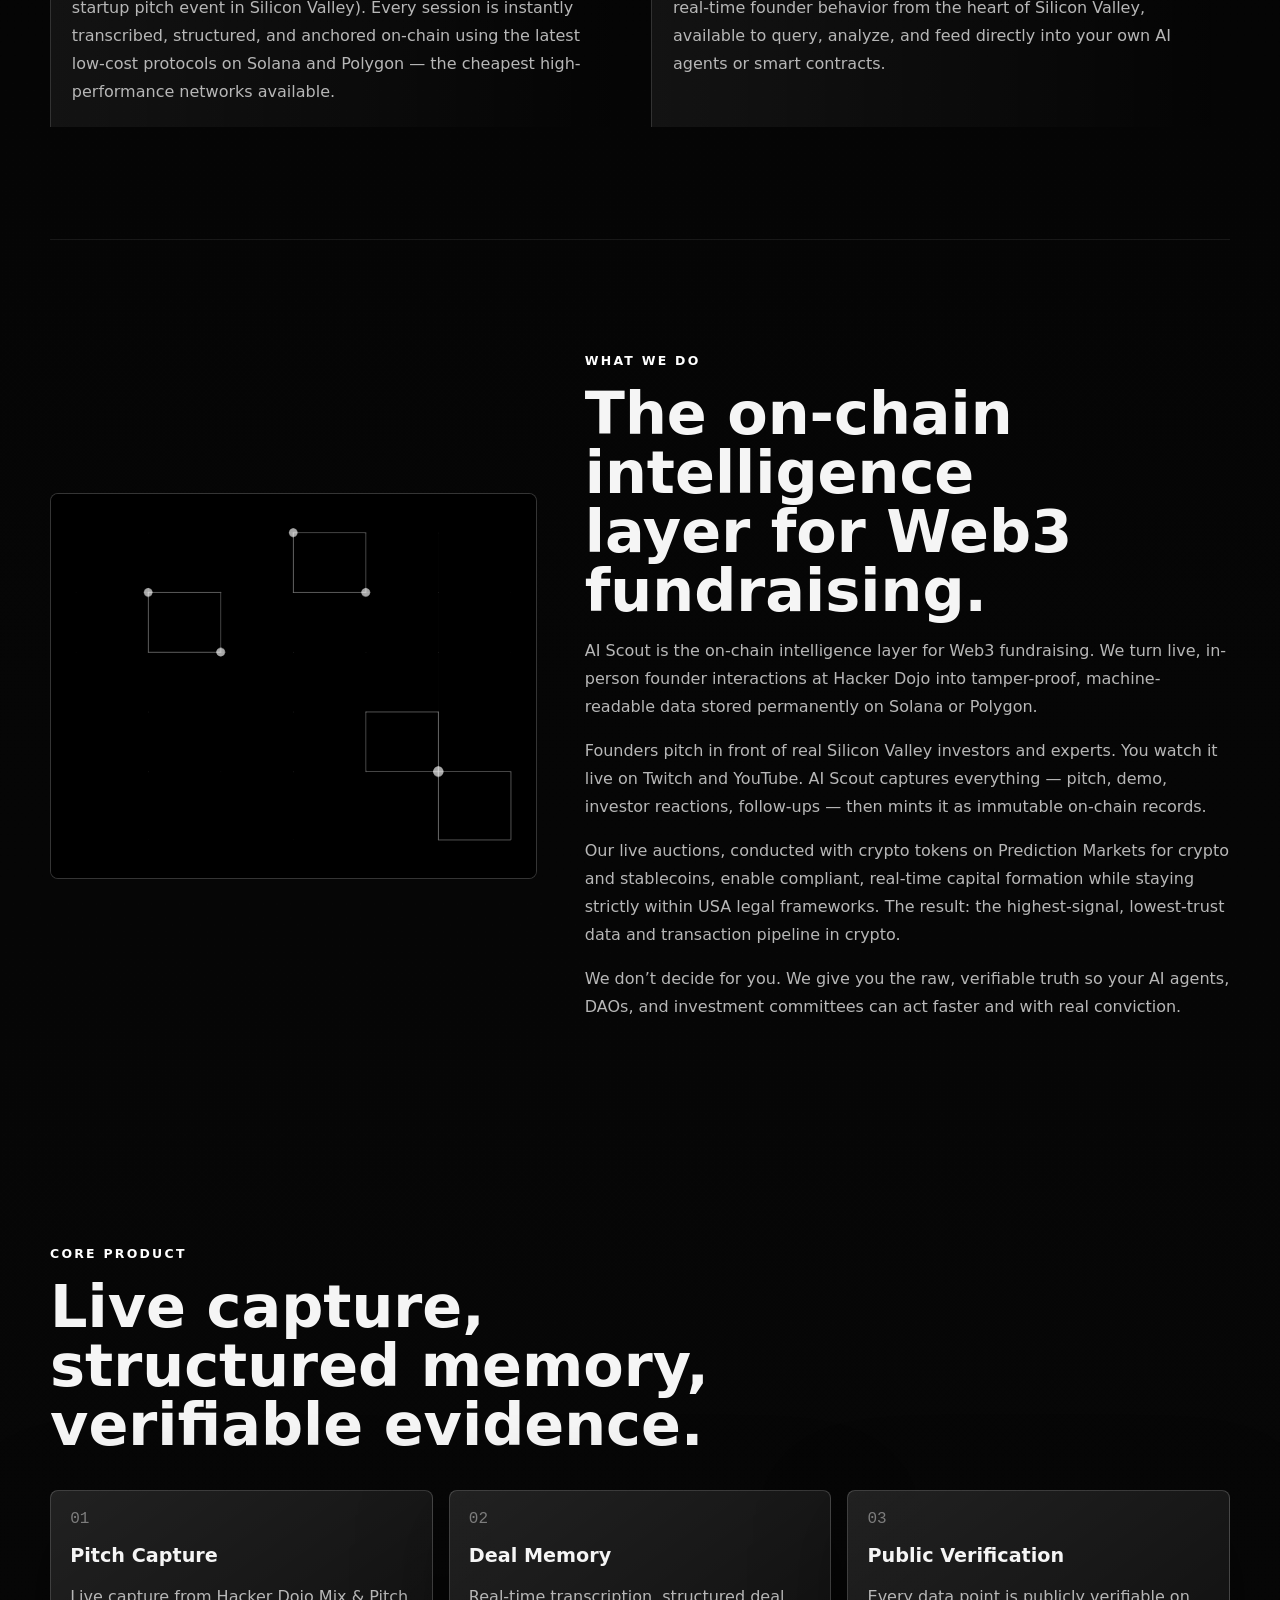
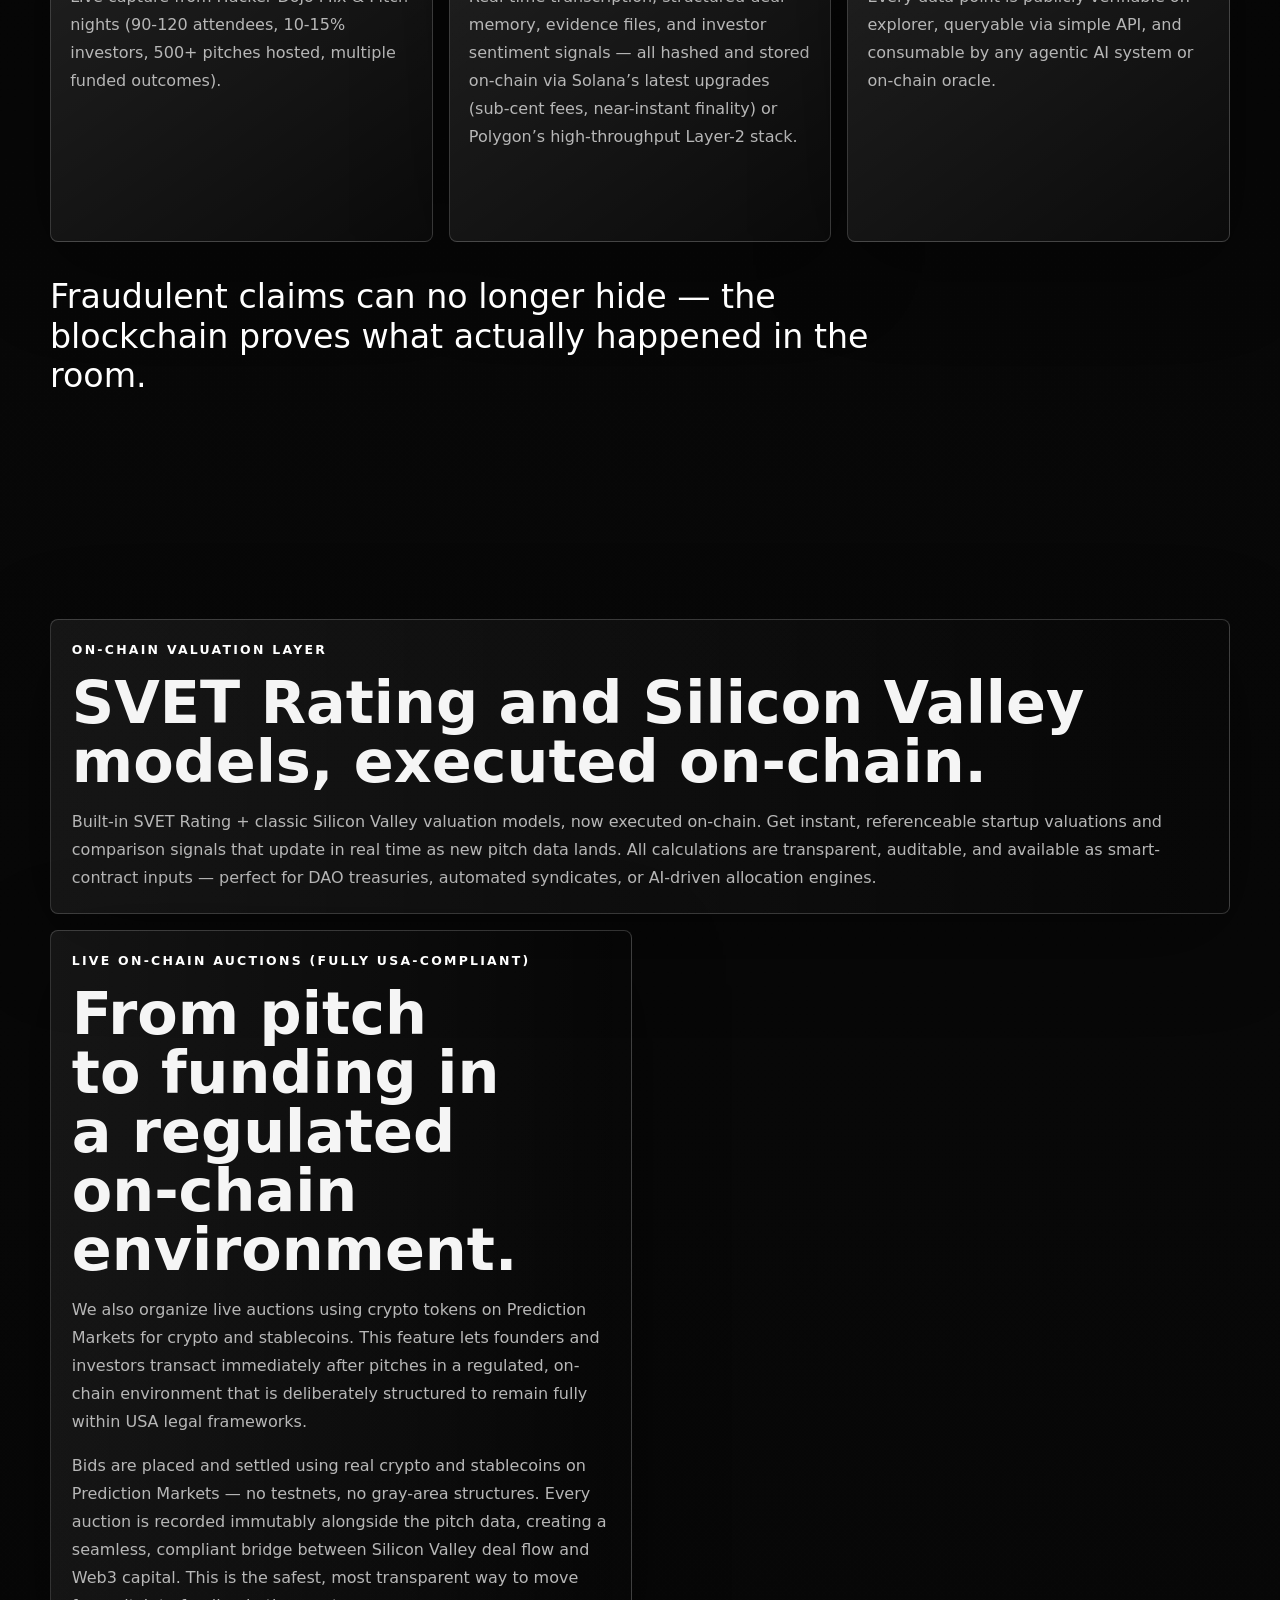
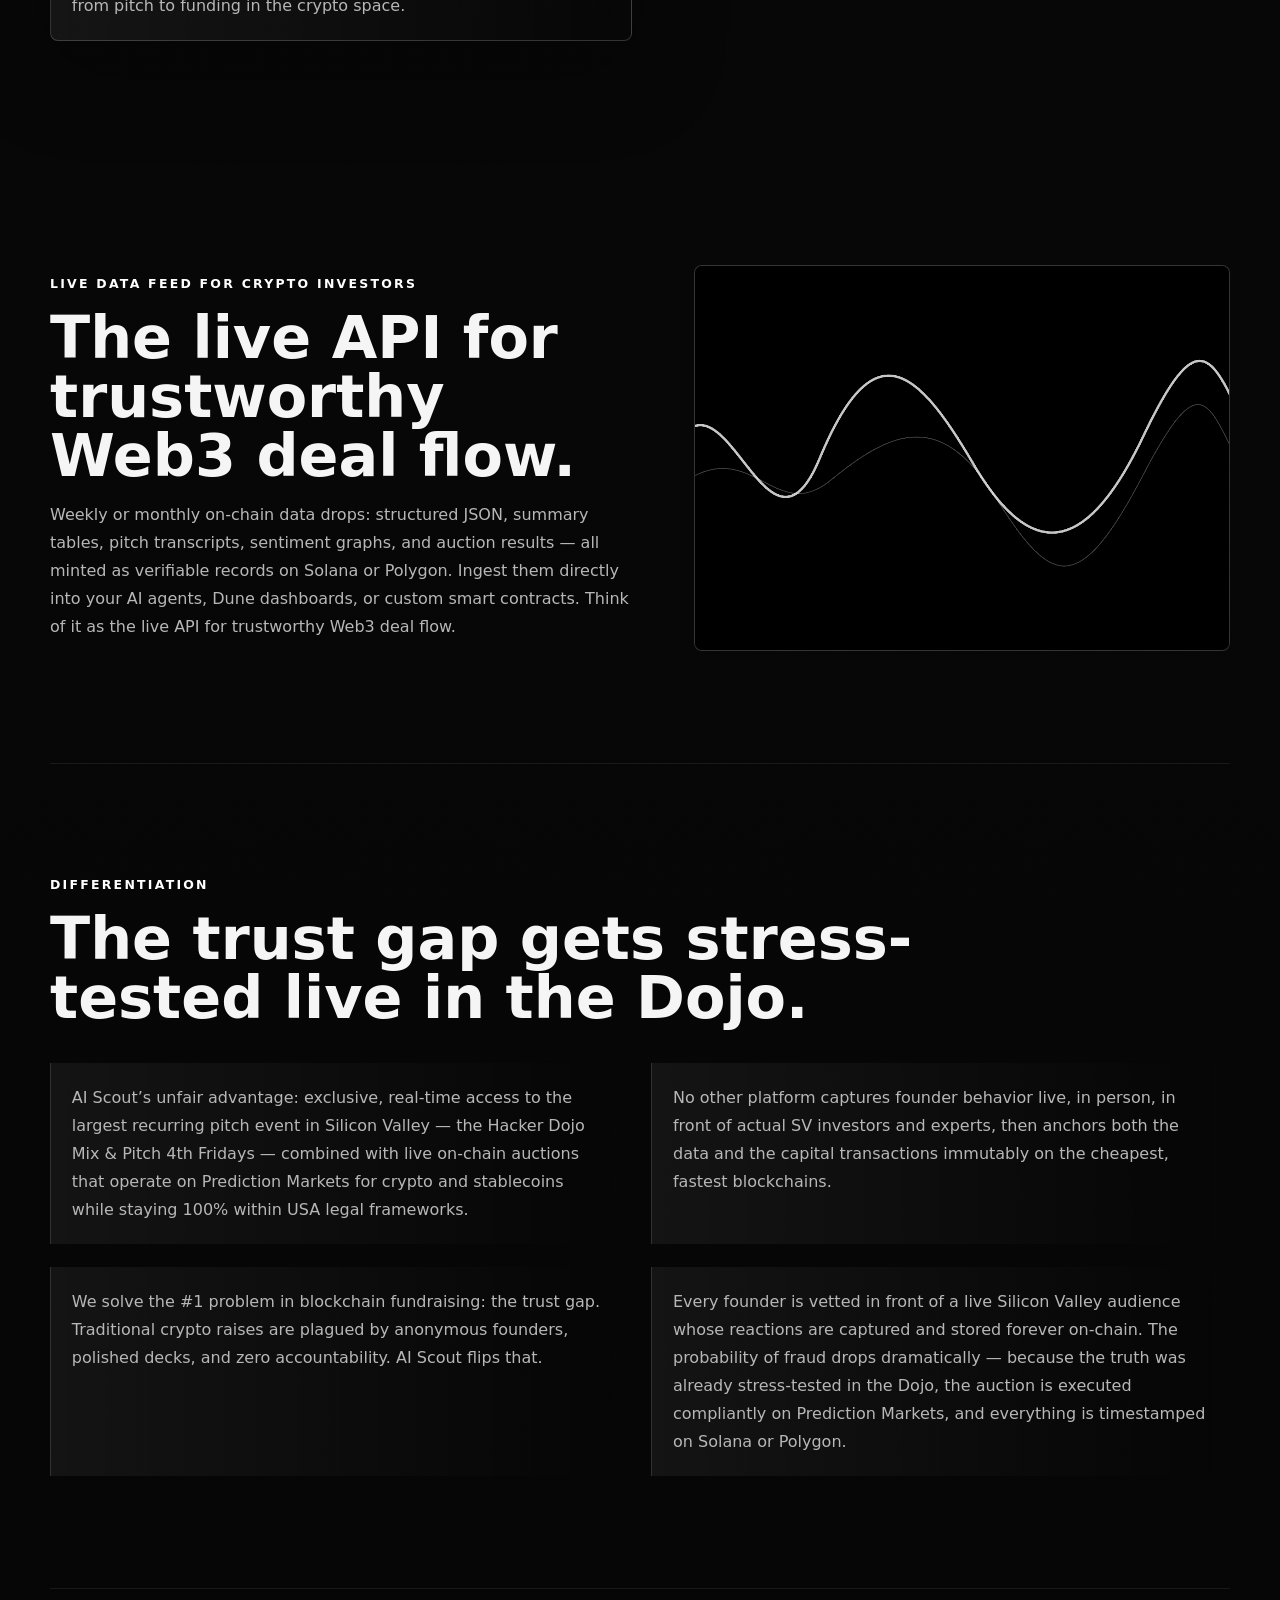
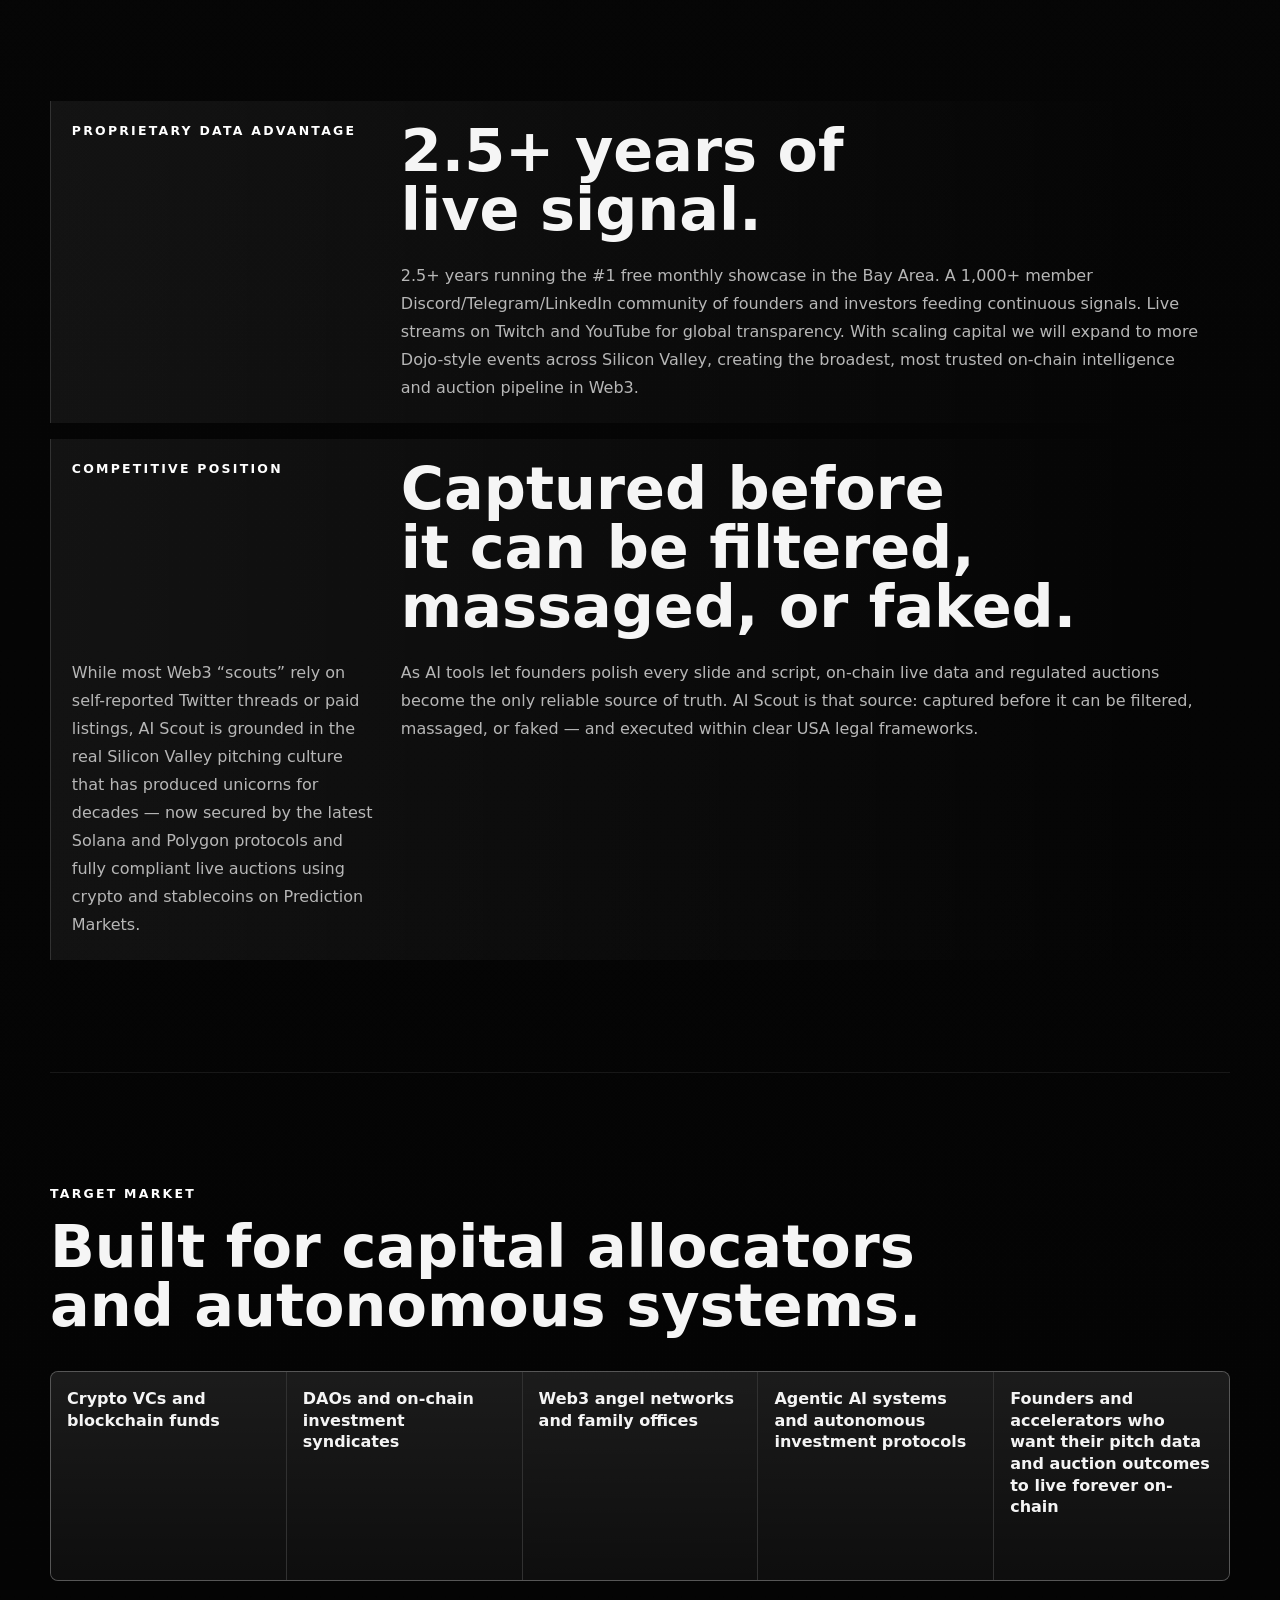
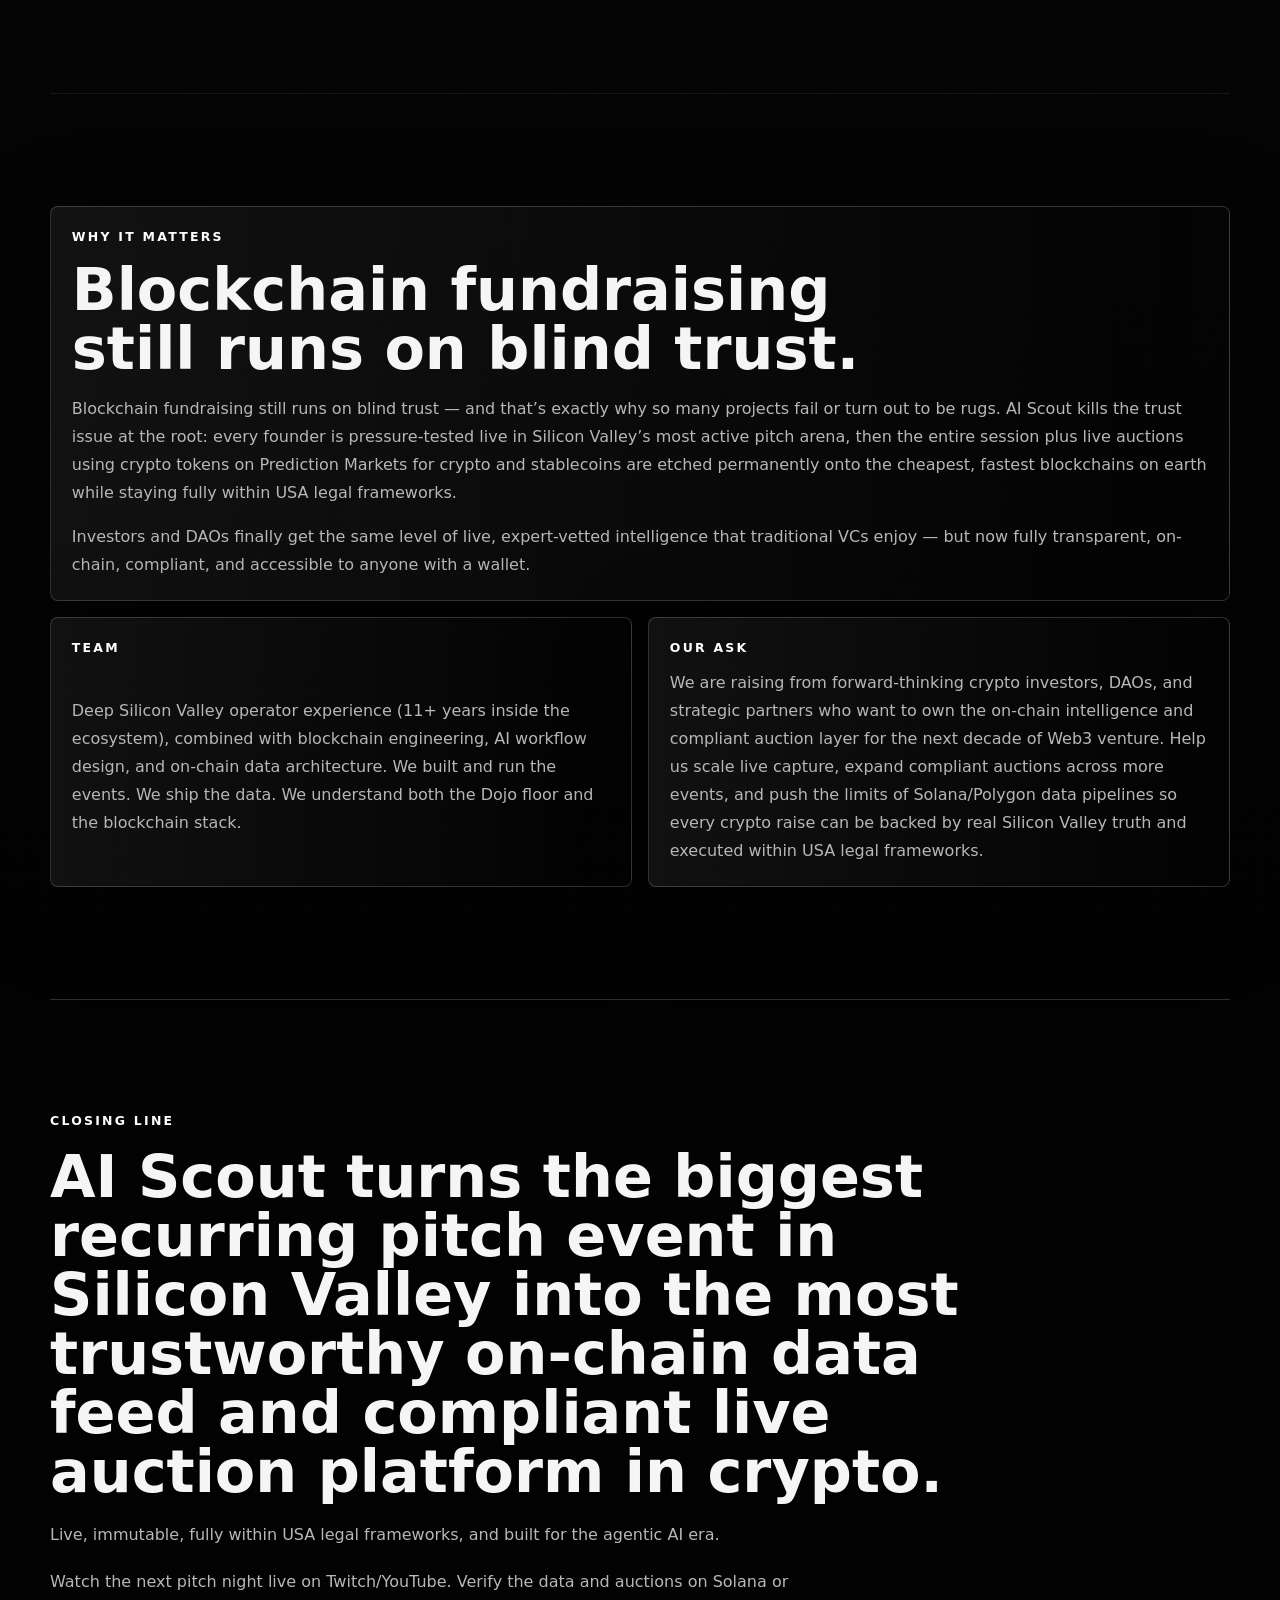
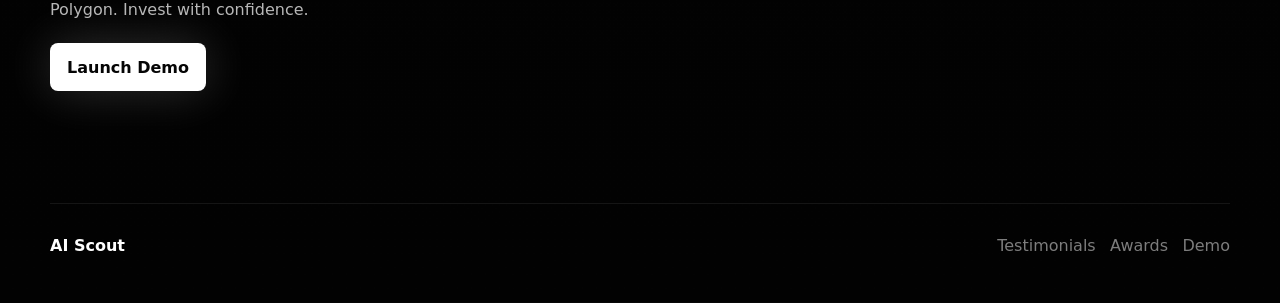
==== commit 73e6acee: "Add testimonials and awards pages" ====
--- a/index.html
+++ b/index.html
@@ -23,6 +23,8 @@
         <a href="#product">Product</a>
         <a href="#auctions">Auctions</a>
         <a href="#market">Market</a>
+        <a href="testimonials.html">Testimonials</a>
+        <a href="awards.html">Awards</a>
         <a href="https://video-ingest-rag-demo.vercel.app/" target="_blank" rel="noreferrer">Demo</a>
       </nav>
     </header>
@@ -244,7 +246,11 @@
 
     <footer class="site-footer">
       <span>AI Scout</span>
-      <a href="https://video-ingest-rag-demo.vercel.app/" target="_blank" rel="noreferrer">Demo</a>
+      <div class="footer-links">
+        <a href="testimonials.html">Testimonials</a>
+        <a href="awards.html">Awards</a>
+        <a href="https://video-ingest-rag-demo.vercel.app/" target="_blank" rel="noreferrer">Demo</a>
+      </div>
     </footer>
 
     <script src="script.js"></script>
--- a/styles.css
+++ b/styles.css
@@ -181,6 +181,12 @@
   background: rgba(255, 255, 255, 0.08);
 }
 
+.site-nav a[aria-current="page"] {
+  border-color: var(--line);
+  color: #fff;
+  background: rgba(255, 255, 255, 0.1);
+}
+
 .section-pad {
   width: min(calc(100% - 2rem), var(--max));
   margin: 0 auto;
@@ -492,6 +498,187 @@
   max-width: 760px;
 }
 
+.subpage-hero {
+  position: relative;
+  min-height: 74vh;
+  display: grid;
+  align-items: end;
+  padding-top: 9rem;
+  overflow: hidden;
+}
+
+.subpage-hero::before {
+  content: "";
+  position: absolute;
+  inset: 13% -8% 0;
+  z-index: -1;
+  border: 1px solid var(--line-soft);
+  border-radius: var(--radius);
+  background:
+    linear-gradient(135deg, rgba(255, 255, 255, 0.11), transparent 38%),
+    rgba(0, 0, 0, 0.24);
+  transform: skewY(-2deg);
+}
+
+.subpage-media {
+  position: absolute;
+  inset: 4rem -12vw auto 30%;
+  z-index: -2;
+  height: 70%;
+  overflow: hidden;
+  opacity: 0.72;
+  mask-image: linear-gradient(90deg, transparent 0%, black 18%, black 82%, transparent 100%);
+}
+
+.subpage-media img {
+  width: 100%;
+  height: 100%;
+  object-fit: cover;
+  filter: contrast(1.28) brightness(0.74);
+}
+
+.subpage-copy {
+  display: grid;
+  gap: 1.4rem;
+  max-width: 980px;
+}
+
+.proof-intro,
+.evidence-section {
+  border-top: 1px solid var(--line-soft);
+}
+
+.testimonial-grid {
+  display: grid;
+  grid-template-columns: repeat(3, minmax(0, 1fr));
+  gap: 1rem;
+}
+
+.quote-card,
+.recognition-card,
+.proof-shot {
+  border: 1px solid var(--line);
+  border-radius: var(--radius);
+  background:
+    linear-gradient(145deg, rgba(255, 255, 255, 0.12), rgba(255, 255, 255, 0.035)),
+    rgba(0, 0, 0, 0.64);
+  box-shadow: 0 24px 90px rgba(0, 0, 0, 0.4);
+}
+
+.quote-card,
+.recognition-card {
+  display: grid;
+  gap: 1.2rem;
+  align-content: start;
+  min-height: 25rem;
+  padding: 1.25rem;
+  border-left: 1px solid var(--line);
+}
+
+.quote-card h2 {
+  font-size: clamp(1.75rem, 3vw, 3.1rem);
+}
+
+blockquote {
+  margin: 0;
+}
+
+blockquote p {
+  color: #f3f3f3;
+  font-size: 1.05rem;
+  line-height: 1.68;
+}
+
+.source-line {
+  align-self: end;
+  color: var(--dim);
+  font-family: ui-monospace, SFMono-Regular, Menlo, Consolas, monospace;
+  font-size: 0.85rem;
+  line-height: 1.45;
+}
+
+.recognition-layout {
+  display: grid;
+  grid-template-columns: 1.08fr 0.92fr;
+  gap: 1rem;
+  align-items: stretch;
+}
+
+.recognition-card {
+  min-height: 28rem;
+}
+
+.recognition-stats {
+  display: grid;
+  grid-template-columns: repeat(2, minmax(0, 1fr));
+  gap: 1px;
+  margin-top: 0.5rem;
+  overflow: hidden;
+  border: 1px solid var(--line);
+  border-radius: var(--radius);
+  background: var(--line);
+}
+
+.recognition-stats span {
+  min-height: 7rem;
+  padding: 1rem;
+  background:
+    linear-gradient(180deg, rgba(255, 255, 255, 0.09), rgba(255, 255, 255, 0.035)),
+    #050505;
+  color: #f4f4f4;
+  font-weight: 760;
+  line-height: 1.35;
+}
+
+.proof-gallery {
+  display: grid;
+  grid-template-columns: repeat(3, minmax(0, 1fr));
+  gap: 1rem;
+}
+
+.proof-gallery-single {
+  grid-template-columns: minmax(0, 30rem);
+}
+
+.proof-shot {
+  position: relative;
+  overflow: hidden;
+  margin: 0;
+  padding: 0.75rem;
+}
+
+.proof-shot::before {
+  content: "";
+  position: absolute;
+  inset: 0;
+  pointer-events: none;
+  background: repeating-linear-gradient(
+    to bottom,
+    rgba(255, 255, 255, 0.025) 0,
+    rgba(255, 255, 255, 0.025) 1px,
+    transparent 1px,
+    transparent 6px
+  );
+  mix-blend-mode: screen;
+}
+
+.proof-shot img {
+  width: 100%;
+  aspect-ratio: 591 / 1280;
+  border: 1px solid var(--line-soft);
+  border-radius: calc(var(--radius) - 2px);
+  object-fit: cover;
+  filter: grayscale(1) contrast(1.05) brightness(0.92);
+}
+
+.proof-shot figcaption {
+  margin-top: 0.75rem;
+  color: var(--dim);
+  font-family: ui-monospace, SFMono-Regular, Menlo, Consolas, monospace;
+  font-size: 0.78rem;
+  line-height: 1.45;
+}
+
 .site-footer {
   display: flex;
   justify-content: space-between;
@@ -506,6 +693,13 @@
 .site-footer span {
   color: #fff;
   font-weight: 800;
+}
+
+.footer-links {
+  display: flex;
+  flex-wrap: wrap;
+  justify-content: flex-end;
+  gap: 0.9rem;
 }
 
 .reveal {
@@ -549,17 +743,23 @@
   }
 
   .hero,
+  .subpage-hero,
   .split-section,
   .split-section.reverse,
   .text-grid,
   .feature-grid,
   .matrix-section,
   .closing-grid,
-  .content-row {
+  .content-row,
+  .testimonial-grid,
+  .recognition-layout,
+  .proof-gallery,
+  .proof-gallery-single {
     grid-template-columns: 1fr;
   }
 
-  .hero {
+  .hero,
+  .subpage-hero {
     min-height: auto;
     padding-top: 6rem;
   }
@@ -575,7 +775,16 @@
     grid-template-columns: 1fr;
   }
 
+  .recognition-stats {
+    grid-template-columns: 1fr;
+  }
+
   .market-list li {
+    min-height: auto;
+  }
+
+  .quote-card,
+  .recognition-card {
     min-height: auto;
   }
 }
@@ -613,6 +822,10 @@
 
   .visual-panel {
     min-height: 17rem;
+  }
+
+  .footer-links {
+    justify-content: flex-start;
   }
 }
 
